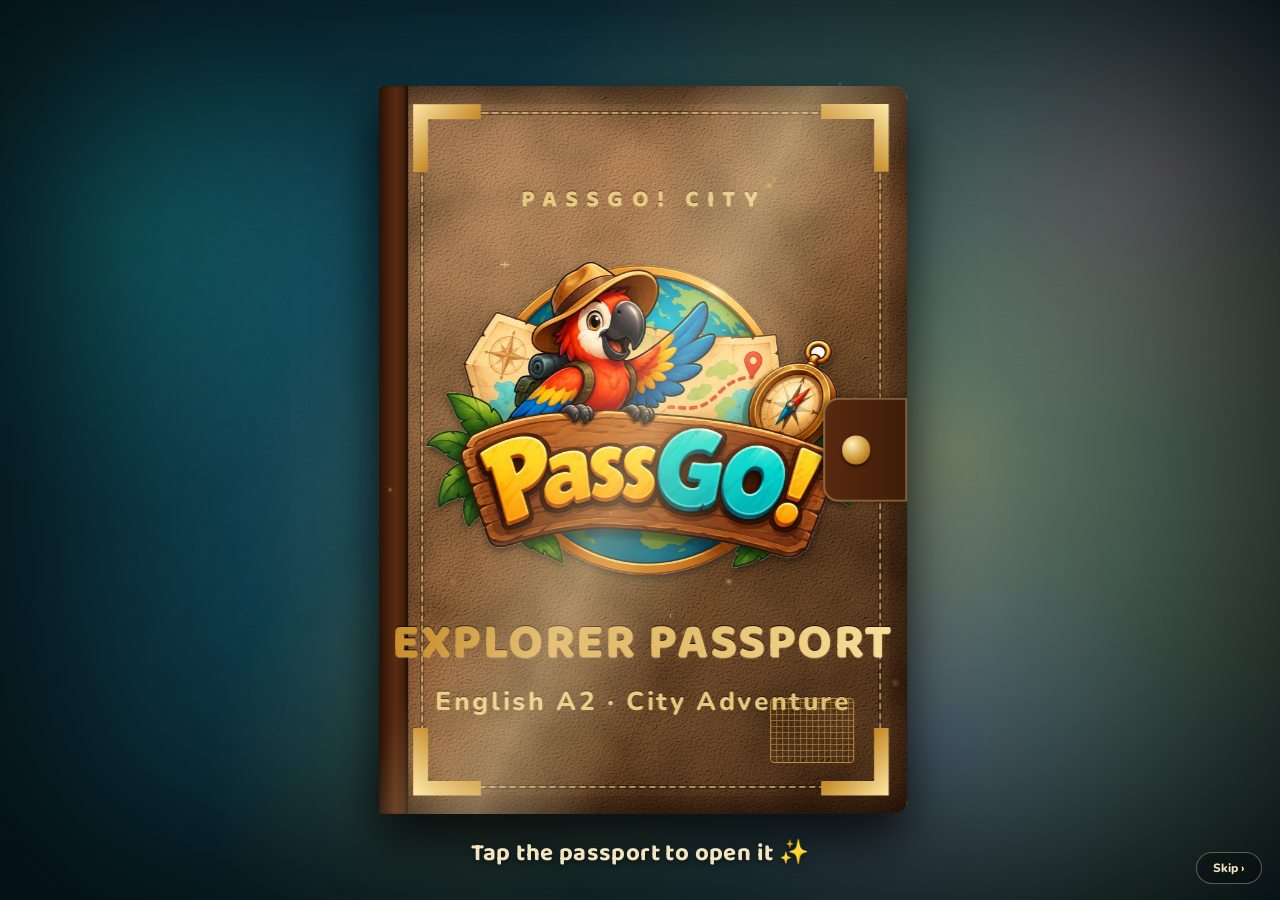
==== index.html @ f49a0680 "Add files via upload" ====
<!DOCTYPE html>
<!-- PassGO! — standalone build generated by tools/build.py -->
<html lang="en">
<head>
<meta charset="UTF-8">
<meta name="viewport" content="width=device-width, initial-scale=1.0">
<title>PassGO! — English A2 City Adventure</title>
<link rel="preconnect" href="https://fonts.googleapis.com">
<link href="https://fonts.googleapis.com/css2?family=Baloo+2:wght@500;700;800&family=Nunito:wght@400;600;700;800;900&family=Space+Mono:wght@700&display=swap" rel="stylesheet">
<style>
:root{--asset-assets-bg-texture-jpg:url('[data-uri]');--asset-assets-passgo-logo-webp:url('[data-uri]');--asset-assets-scroll-webp:url('[data-uri]');--asset-assets-teams-massie-bg-webp:url('[data-uri]');--asset-assets-teams-nico-bg-webp:url('[data-uri]');--asset-assets-world-city-sea-mask-png:url('[data-uri]');}
/* ============================================================
   PassGO! — base, layout, modal, toast
   The page scales with the screen: the city map always fits the
   window height, the side panels grow/shrink with the width.
   ============================================================ */
:root {
  --parchment: #F3E5C0;
  --parchment-dark: #E7D19C;
  --wood: #5B3A22;
  --wood-dark: #38220F;
  --ocean: #1E7A93;
  --ocean-deep: #0F5468;
  --jungle: #2F6B3C;
  --jungle-light: #529858;
  --sand: #E9CE95;
  --gold: #D9A441;
  --coral: #C1443A;
  --ink: #3A2A16;
  --font-display: 'Baloo 2', sans-serif;
  --font-body: 'Nunito', sans-serif;
  --topbar-h: clamp(54px, 6.2vh, 74px);
  --gap: clamp(10px, 1.1vw, 22px);
  --side-l: clamp(230px, 19vw, 360px);
  --side-r: clamp(250px, 20vw, 380px);
}
* { box-sizing: border-box; }
html { font-size: clamp(14px, 0.55vw + 8px, 19px); scroll-behavior: smooth; }
body {
  margin: 0; min-height: 100vh;
  font-family: var(--font-body); color: var(--ink);
  background:
    radial-gradient(ellipse at 50% -10%, rgba(255,214,140,.35) 0%, transparent 50%),
    radial-gradient(ellipse at 30% 0%, rgba(42,147,176,.55) 0%, transparent 55%),
    linear-gradient(180deg, rgba(30,122,147,.9) 0%, rgba(13,72,92,.95) 100%),
    var(--asset-assets-bg-texture-jpg);
  background-repeat: no-repeat, no-repeat, no-repeat, repeat;
  background-size: cover, cover, cover, 500px;
  background-attachment: fixed;
}
h1, h2, h3 { font-family: var(--font-display); margin: 0 0 8px; color: var(--wood-dark); line-height: 1.1; }

/* ---------- top bar ---------- */
.topbar {
  position: sticky; top: 0; z-index: 40;
  display: flex; align-items: center; justify-content: space-between; gap: 16px;
  height: var(--topbar-h); padding: 0 clamp(12px, 2vw, 32px);
  background: repeating-linear-gradient(180deg, var(--wood) 0 6px, #6B4527 6px 12px);
  border-bottom: 4px solid var(--wood-dark);
  box-shadow: 0 4px 12px rgba(0,0,0,.3);
}
.brand { display: flex; align-items: center; gap: 12px; text-decoration: none; color: var(--parchment); font-family: var(--font-display); font-weight: 800; font-size: 1.02rem; }
.brand-logo { height: calc(var(--topbar-h) * 1.05); width: auto; margin: -6px 0 -14px; filter: drop-shadow(0 3px 3px rgba(0,0,0,.35)); transition: transform .2s; }
.brand:hover .brand-logo { transform: rotate(-3deg) scale(1.05); }
.topnav { display: flex; gap: clamp(10px, 1.6vw, 26px); align-items: center; }
.topnav a, .nav-video {
  color: var(--parchment); text-decoration: none; font-weight: 800; font-size: .95rem; opacity: .88;
  background: none; border: 0; cursor: pointer; font-family: var(--font-body); padding: 6px 10px; border-radius: 10px;
  transition: opacity .15s, background .15s, transform .15s;
}
.topnav a:hover, .nav-video:hover { opacity: 1; background: rgba(255,255,255,.1); transform: translateY(-1px); }
.topnav a.active { color: #ffd35a; opacity: 1; }

/* ---------- 3-column layout that fits the window ---------- */
.layout {
  display: grid;
  grid-template-columns: var(--side-l) minmax(0, 1fr) var(--side-r);
  gap: var(--gap);
  padding: var(--gap);
  align-items: start;
  max-width: 2400px; margin: 0 auto;
}
.side { display: flex; flex-direction: column; gap: var(--gap); position: sticky; top: calc(var(--topbar-h) + var(--gap)); }

.card {
  background: var(--asset-assets-scroll-webp) center/cover no-repeat, var(--parchment);
  border: 3px solid var(--wood); border-radius: 16px;
  padding: clamp(14px, 1.3vw, 26px);
  box-shadow: 0 8px 18px rgba(0,0,0,.25), inset 0 0 0 2px rgba(217,164,65,.35);
  position: relative;
}
.intro-card { display: flex; flex-direction: column; gap: 10px; }
.intro-card p { line-height: 1.45; margin: 0; font-size: .95rem; }
.intro-card .art-btn { width: 100%; }
.welcome-banner { display: block; width: 108%; margin: -18% -4% 0; height: auto; filter: drop-shadow(0 6px 6px rgba(0,0,0,.3)); animation: logo-float 5s ease-in-out infinite; }
@keyframes logo-float { 50% { transform: translateY(-6px) rotate(-1deg); } }

/* ---------- footer ---------- */
.footer { text-align: center; padding: 14px 18px 26px; color: var(--parchment); font-family: var(--font-display); font-weight: 700; letter-spacing: .5px; display: flex; flex-direction: column; gap: 6px; }
.footer-links { display: flex; gap: 16px; justify-content: center; }
.reset-link { background: none; border: none; color: rgba(255,255,255,.65); font-family: var(--font-body); font-size: .78rem; text-decoration: underline; cursor: pointer; }

/* ---------- unit window ---------- */
.modal-overlay {
  position: fixed; inset: 0; z-index: 80; display: none; align-items: center; justify-content: center; padding: 20px;
  background: radial-gradient(circle at 50% 40%, rgba(40,25,10,.45), rgba(15,10,5,.75)); backdrop-filter: blur(3px);
}
.modal-overlay.open { display: flex; }
.modal {
  --ink: #1f7fa0;
  position: relative; width: min(760px, 100%); max-height: 90vh; overflow-y: auto;
  background:
    radial-gradient(ellipse at 50% 0%, #fffaf0, transparent 60%),
    var(--parchment);
  border: 4px solid var(--wood); border-radius: 22px;
  padding: clamp(18px, 2vw, 30px);
  box-shadow: 0 24px 60px rgba(0,0,0,.5), inset 0 0 0 3px rgba(217,164,65,.45), inset 0 0 0 9px color-mix(in srgb, var(--ink) 18%, transparent);
  animation: modal-in .45s cubic-bezier(.2,1.4,.4,1);
}
@keyframes modal-in { from { opacity: 0; transform: translateY(26px) scale(.93); } }
.modal-close {
  position: absolute; top: 14px; right: 14px; z-index: 2; width: 38px; height: 38px; border-radius: 50%; cursor: pointer;
  background: radial-gradient(circle at 35% 30%, #e86a5c, var(--coral)); color: #fff; font-weight: 900; font-size: 1rem;
  border: 3px solid var(--wood-dark); box-shadow: 0 3px 0 var(--wood-dark); transition: transform .15s;
}
.modal-close:hover { transform: rotate(90deg) scale(1.08); }
.unit-head { display: flex; gap: 18px; align-items: center; margin: 0 40px 14px 0; }
.unit-stamp { width: clamp(90px, 9vw, 130px); height: auto; flex-shrink: 0; transform: rotate(-6deg); filter: drop-shadow(0 6px 8px rgba(0,0,0,.3)); animation: stamp-wobble 4s ease-in-out infinite; }
@keyframes stamp-wobble { 50% { transform: rotate(-2deg) scale(1.03); } }
.unit-kicker { display: inline-block; font-size: .75rem; font-weight: 900; letter-spacing: 2px; text-transform: uppercase; color: #fff; background: var(--ink); padding: 2px 10px; border-radius: 20px; }
.unit-head h2 { font-size: clamp(1.7rem, 2.4vw, 2.3rem); margin: 4px 0 2px; color: var(--ink); text-shadow: 0 2px 0 rgba(255,255,255,.7); }
.unit-goal { margin: 0; font-weight: 700; opacity: .85; }
.unit-words h3 { font-size: 1.05rem; }
.vocab-chips { display: flex; flex-wrap: wrap; gap: 8px; }
.chip { background: #fffaf0; border: 2px solid color-mix(in srgb, var(--ink) 55%, var(--wood)); border-radius: 22px; padding: 5px 14px; font-weight: 800; font-size: .95rem; box-shadow: 0 2px 0 rgba(91,58,34,.25); }
.res-list { display: grid; gap: 12px; margin: 18px 0; }
.res {
  display: flex; align-items: center; gap: 14px; padding: 14px 16px; border-radius: 16px; text-decoration: none; color: var(--ink);
  background: #fffaf0; border: 2px solid rgba(91,58,34,.25); box-shadow: 0 4px 0 rgba(91,58,34,.2);
  animation: res-in .5s cubic-bezier(.2,1.3,.4,1) both; animation-delay: calc(.08s * var(--d));
}
@keyframes res-in { from { opacity: 0; transform: translateX(-16px); } }
.res h3 { margin: 0; font-size: 1.1rem; }
.res p { margin: 2px 0 0; font-size: .88rem; opacity: .75; }
.res-ico { flex: 0 0 auto; width: 52px; height: 52px; display: grid; place-items: center; font-size: 1.6rem; border-radius: 14px; background: color-mix(in srgb, var(--ink) 16%, #fff); box-shadow: inset 0 0 0 2px color-mix(in srgb, var(--ink) 40%, transparent); }
.res-text { flex: 1; min-width: 0; display: flex; flex-direction: column; }
.res-text small { font-size: .68rem; font-weight: 900; letter-spacing: 1.6px; text-transform: uppercase; color: var(--ink); }
.res-text b { font-family: var(--font-display); font-size: 1.15rem; line-height: 1.15; }
.res-text em { font-size: .82rem; opacity: .75; }
.res-go { flex: 0 0 auto; font-family: var(--font-display); font-weight: 800; color: #fff; background: var(--ink); padding: 8px 14px; border-radius: 12px; box-shadow: 0 3px 0 rgba(0,0,0,.25); white-space: nowrap; transition: transform .15s; }
.res-link { transition: transform .15s, box-shadow .15s, border-color .15s; }
.res-link:hover { transform: translateY(-3px); border-color: var(--ink); box-shadow: 0 8px 18px rgba(0,0,0,.15), 0 0 0 4px color-mix(in srgb, var(--ink) 20%, transparent); }
.res-link:hover .res-go { transform: scale(1.06); }
.res-soon { border-style: dashed; background: rgba(255,250,240,.6); }
.res-soon > div { flex: 1; }
.soon-badge { font-family: var(--font-display); font-weight: 800; font-size: .8rem; text-transform: uppercase; letter-spacing: 1.5px; color: #8a6420; border: 2px dashed #c9a24a; padding: 3px 10px; border-radius: 10px; transform: rotate(4deg); }
.res-video { flex-direction: column; align-items: stretch; }
.res-video h3 { display: flex; align-items: center; gap: 10px; }
.res-video .res-ico { width: 36px; height: 36px; font-size: 1.1rem; }
.video-wrap { position: relative; width: 100%; aspect-ratio: 16/9; border-radius: 12px; overflow: hidden; border: 3px solid var(--wood-dark); background: #000; }
.video-wrap iframe { position: absolute; inset: 0; width: 100%; height: 100%; border: 0; }
.reward { display: flex; align-items: center; gap: 12px; padding: 10px 16px; border-radius: 14px; background: linear-gradient(90deg, rgba(255,214,90,.35), rgba(255,214,90,.12)); border: 2px solid rgba(217,164,65,.6); }
.reward img { width: 40px; height: 40px; object-fit: contain; animation: spin-slow 6s linear infinite; }
.reward p { margin: 0; font-weight: 700; }
@keyframes spin-slow { to { transform: rotate(360deg); } }
.modal .btn-complete { width: 100%; margin-top: 16px; }
.already-done { margin-top: 16px; text-align: center; font-family: var(--font-display); font-weight: 800; font-size: 1.1rem; color: var(--jungle); padding: 12px; border: 3px dashed var(--jungle); border-radius: 14px; background: rgba(82,152,88,.1); }

/* ---------- toast ---------- */
.toast {
  position: fixed; bottom: -90px; left: 50%; transform: translateX(-50%); z-index: 90;
  background: linear-gradient(180deg, #4a2e18, var(--wood-dark)); color: #fff3cf; border: 2px solid var(--gold);
  padding: 12px 24px; border-radius: 16px; font-weight: 800; font-size: 1.05rem;
  box-shadow: 0 10px 24px rgba(0,0,0,.45), 0 0 18px rgba(255,200,90,.35);
  transition: bottom .35s cubic-bezier(.2,1.4,.4,1); max-width: 90vw; text-align: center;
}
.toast.show { bottom: 26px; }

/* ============================================================
   UNIT WINDOW — wide two-column layout built around the video
   ============================================================ */
.modal.unit-modal { width: min(1240px, 96vw); max-height: 94vh; padding: clamp(16px, 1.6vw, 26px); }
.unit-modal .unit-head { margin-bottom: 10px; }
.unit-modal .unit-stamp { width: clamp(70px, 6.5vw, 104px); }
.unit-grid { display: grid; grid-template-columns: minmax(0, 1.65fr) minmax(280px, 1fr); gap: clamp(14px, 1.6vw, 26px); align-items: start; }
.unit-main, .unit-side { display: flex; flex-direction: column; gap: 12px; min-width: 0; }
.col-title { display: flex; align-items: center; gap: 8px; margin: 0; font-size: 1.15rem; color: var(--wood-dark); }
.col-title span { display: grid; place-items: center; width: 1.6em; height: 1.6em; border-radius: 50%; background: var(--ink); color: #fff; font-size: .85rem; box-shadow: 0 2px 0 rgba(0,0,0,.25); }
.unit-side .res-list { margin: 0; gap: 10px; }
.unit-side .res { padding: 10px 12px; gap: 10px; }
.unit-side .res-ico { width: 44px; height: 44px; font-size: 1.35rem; }
.unit-side .res-text b { font-size: 1.02rem; }
.unit-side .res-go { padding: 7px 11px; font-size: .9rem; }
.unit-side .btn-complete { margin-top: 2px; width: 100%; }
.unit-side .reward { padding: 8px 12px; }
.unit-side .reward img { width: 32px; height: 32px; }
.unit-words { background: rgba(255,250,240,.7); border: 2px dashed rgba(91,58,34,.25); border-radius: 14px; padding: 10px 12px; }
.unit-words h3 { margin-bottom: 6px; }

/* the video stage: always 16:9, golden frame */
.vstage {
  position: relative; width: 100%; aspect-ratio: 16 / 9; border-radius: 16px; overflow: hidden; background: #0b0b0b;
  border: 4px solid var(--wood-dark);
  box-shadow: 0 0 0 3px #f2c75c, 0 0 0 7px color-mix(in srgb, var(--ink) 55%, #3a2414), 0 14px 30px rgba(0,0,0,.35);
}
.vp-crop { position: absolute; inset: 0; overflow: hidden; cursor: pointer; }
.vp-crop iframe, .vp-crop #vpFrame { position: absolute; left: 0; top: 0; width: 100%; height: 100%; border: 0; pointer-events: none; }
/* Shorts letterbox: 16:9 picture centred in a 9:16 frame -> enlarge 3.16x and centre */
.vstage.letterbox .vp-crop iframe, .vstage.letterbox .vp-crop #vpFrame { height: 316.05%; top: -108.03%; }
.vstage.no-api .vp-crop iframe { pointer-events: auto; }
.vstage:not(.letterbox) .vp-crop iframe { pointer-events: auto; }
.vstage:not(.letterbox) .vp-big, .vstage:not(.letterbox) .vp-bar, .vstage.no-api .vp-big, .vstage.no-api .vp-bar { display: none; }
.vp-big {
  position: absolute; left: 50%; top: 50%; transform: translate(-50%, -50%); z-index: 3; cursor: pointer;
  width: clamp(70px, 8vw, 110px); aspect-ratio: 1; border-radius: 50%; border: 4px solid #fff3c4;
  background: radial-gradient(circle at 35% 30%, color-mix(in srgb, var(--ink) 60%, #fff), var(--ink) 65%);
  color: #fff; font-size: clamp(1.8rem, 2.6vw, 2.8rem); box-shadow: 0 0 0 8px rgba(255,255,255,.18), 0 10px 26px rgba(0,0,0,.5);
  transition: transform .2s, opacity .3s; animation: vp-pulse 1.8s ease-in-out infinite;
}
.vp-big span { display: block; transform: translateX(8%); }
.vp-big:hover { transform: translate(-50%, -50%) scale(1.08); }
@keyframes vp-pulse { 50% { box-shadow: 0 0 0 16px rgba(255,255,255,.08), 0 10px 26px rgba(0,0,0,.5); } }
.vstage.playing .vp-big { opacity: 0; pointer-events: none; }
.vstage:not(.ready) .vp-big { opacity: .6; }
.vp-bar {
  position: absolute; left: 0; right: 0; bottom: 0; z-index: 3; display: flex; align-items: center; gap: 10px; padding: 10px 14px 12px;
  background: linear-gradient(0deg, rgba(0,0,0,.75), transparent); transition: opacity .3s;
}
.vstage.playing .vp-bar { opacity: 0; }
.vstage.playing:hover .vp-bar { opacity: 1; }
.vp-btn { background: rgba(255,255,255,.16); color: #fff; border: 2px solid rgba(255,255,255,.35); border-radius: 10px; min-width: 38px; height: 34px; font-size: 1rem; cursor: pointer; }
.vp-btn:hover { background: rgba(255,255,255,.3); }
.vp-track { flex: 1; height: 10px; border-radius: 6px; background: rgba(255,255,255,.25); cursor: pointer; overflow: hidden; }
.vp-fill { height: 100%; width: 0; background: linear-gradient(90deg, #ffe08a, #f2a93b); border-radius: 6px; }
.vp-time { color: #fff; font-weight: 800; font-size: .85rem; font-variant-numeric: tabular-nums; min-width: 82px; text-align: right; }
.vstage:fullscreen { border: 0; border-radius: 0; box-shadow: none; width: 100vw; height: 100vh; aspect-ratio: auto; display: grid; place-items: center; }
.vstage:fullscreen .vp-crop { inset: auto; position: relative; width: min(100vw, 177.78vh); aspect-ratio: 16 / 9; }
.vsoon { display: flex; flex-direction: column; align-items: center; justify-content: center; gap: 6px; color: #fff8e0; text-align: center;
  background: radial-gradient(ellipse at 50% 40%, color-mix(in srgb, var(--ink) 55%, #2a1a0c), #1a120a); }
.vsoon b { font-family: var(--font-display); font-size: clamp(1.3rem, 2vw, 2rem); }
.vsoon span { opacity: .8; font-weight: 700; }
.vsoon-ico { font-size: 3rem; animation: stamp-wobble 3s ease-in-out infinite; }

@media (max-width: 900px) {
  .unit-grid { grid-template-columns: 1fr; }
}

/* final challenge (no video): big call-to-action card */
.final-hero {
  position: relative; display: flex; flex-direction: column; align-items: center; justify-content: center; gap: 12px; text-align: center;
  min-height: clamp(260px, 30vw, 420px); padding: 30px 24px; border-radius: 18px; color: #fff8e0; overflow: hidden;
  background: radial-gradient(ellipse at 50% 30%, rgba(255,214,90,.45), transparent 60%), var(--asset-assets-teams-massie-bg-webp) center/cover;
  border: 4px solid var(--wood-dark); box-shadow: 0 0 0 3px #f2c75c, 0 14px 30px rgba(0,0,0,.35);
}
.final-hero::before { content: ""; position: absolute; inset: 0; background: linear-gradient(180deg, rgba(40,15,30,.15), rgba(40,15,30,.55)); }
.final-hero > * { position: relative; }
.final-hero-crown { width: clamp(90px, 9vw, 140px); filter: drop-shadow(0 8px 10px rgba(0,0,0,.4)); animation: logo-float 3s ease-in-out infinite; }
.final-hero h3 { color: #fff; font-size: clamp(1.6rem, 2.4vw, 2.4rem); text-shadow: 0 3px 0 rgba(0,0,0,.35); margin: 0; }
.final-hero p { margin: 0; font-weight: 800; font-size: 1.05rem; text-shadow: 0 2px 4px rgba(0,0,0,.5); }
.final-go { margin-top: 8px; text-decoration: none; }

/* ============================================================
   PassGO! — the living city
   map frame · sea · boat · flag · clouds · gulls · fog · unit signs
   explorer & parrot · speech bubbles · rewards · sound · finale
   ============================================================ */
.sr-only { position: absolute; width: 1px; height: 1px; overflow: hidden; clip: rect(0 0 0 0); white-space: nowrap; }
body.intro-active { overflow: hidden; }

/* ---------- map frame: always fits the window height ---------- */
.map-wrap {
  --pad: clamp(6px, .8vw, 14px);
  position: relative; justify-self: center; width: 100%;
  max-width: calc((100vh - var(--topbar-h) - 2 * var(--gap) - 2 * var(--pad)) * 1.5 + 2 * var(--pad));
  padding: var(--pad); border-radius: 26px;
  background:
    repeating-linear-gradient(95deg, rgba(255,255,255,.05) 0 3px, transparent 3px 11px),
    linear-gradient(180deg, #6b4527, #4b2f19);
  box-shadow: 0 14px 34px rgba(0,0,0,.45), inset 0 0 0 3px #38220F, inset 0 2px 0 4px rgba(255,220,160,.12);
  position: sticky; top: calc(var(--topbar-h) + var(--gap));
}
.world {
  position: relative; width: 100%; aspect-ratio: 1536 / 1024;
  border-radius: 16px; overflow: hidden; isolation: isolate; background: #d8b878;
  container-type: inline-size;
}
.world-map { position: absolute; inset: 0; width: 100%; height: 100%; display: block; user-select: none; }
.world::after { content: ""; position: absolute; inset: 0; pointer-events: none; z-index: 60; border-radius: inherit; box-shadow: inset 0 0 0 3px rgba(56,34,15,.85), inset 0 0 40px rgba(40,25,10,.35); }
body.entering .world { animation: world-enter 1.5s cubic-bezier(.2,.7,.2,1); }
@keyframes world-enter { from { transform: scale(1.08); filter: brightness(1.35) saturate(.8); } }

/* ---------- water ---------- */
.sea-layer { position: absolute; inset: 0; pointer-events: none; z-index: 1; }
.sea-shimmer, .sea-glints { position: absolute; inset: 0; overflow: hidden;
  -webkit-mask: var(--asset-assets-world-city-sea-mask-png) 0 0 / 100% 100% no-repeat; mask: var(--asset-assets-world-city-sea-mask-png) 0 0 / 100% 100% no-repeat; }
.sea-shimmer::before, .sea-glints::before { content: ""; position: absolute; inset: -15% -30%; will-change: transform; }
.sea-shimmer::before {
  background:
    radial-gradient(ellipse 60px 9px at 30% 40%, rgba(255,255,255,.6), transparent 70%) 0 0/220px 120px,
    radial-gradient(ellipse 40px 6px at 70% 80%, rgba(255,255,255,.5), transparent 70%) 0 0/160px 100px,
    radial-gradient(ellipse 120px 40px at 50% 50%, rgba(150,230,255,.3), transparent 70%) 0 0/300px 220px;
  mix-blend-mode: soft-light; animation: sea-drift 28s linear infinite, shimmer-pulse 7s ease-in-out infinite;
}
.sea-glints::before {
  background-image: url("data:image/svg+xml,%3Csvg xmlns='http://www.w3.org/2000/svg' width='140' height='90'%3E%3Cg fill='none' stroke='%23ffffff' stroke-linecap='round' stroke-width='2' opacity='.8'%3E%3Cpath d='M10 20 q7 -6 14 0 t14 0'/%3E%3Cpath d='M80 52 q6 -5 12 0 t12 0'/%3E%3Cpath d='M30 78 q6 -5 12 0'/%3E%3C/g%3E%3C/svg%3E");
  background-size: 140px 90px; opacity: .35; animation: sea-drift-2 40s linear infinite;
}
@keyframes sea-drift { to { transform: translate(-220px, 24px); } }
@keyframes sea-drift-2 { to { transform: translate(140px, 18px); } }
@keyframes shimmer-pulse { 50% { opacity: .5; } }

/* ---------- sailboat & pirate flag ---------- */
.boat { position: absolute; z-index: 2; pointer-events: none; animation: boat-drift 16s ease-in-out infinite; }
.boat-bob { position: absolute; inset: 0; transform-origin: 50% 90%; animation: boat-bob 4.6s ease-in-out infinite; }
.boat img { position: absolute; inset: 0; width: 100%; height: 100%; }
.boat-wake { position: absolute; left: 0; right: 10%; bottom: 4%; height: 14%; border-radius: 50%; background: radial-gradient(ellipse, rgba(255,255,255,.55), transparent 70%); animation: wake 4.6s ease-in-out infinite; }
@keyframes boat-drift { 0%, 100% { transform: translateX(0); } 50% { transform: translateX(-9%); } }
@keyframes boat-bob { 0%, 100% { transform: translateY(0) rotate(-2deg); } 50% { transform: translateY(3%) rotate(2.2deg); } }
@keyframes wake { 50% { transform: scaleX(.85); opacity: .6; } }
.pirate-flag { position: absolute; z-index: 2; pointer-events: none; transform-origin: 0% 50%; animation: flag-wave 1.4s ease-in-out infinite; }
@keyframes flag-wave { 0%, 100% { transform: skewY(0) scaleX(1); } 30% { transform: skewY(-6deg) scaleX(.93); } 65% { transform: skewY(5deg) scaleX(.97); } }

/* ---------- clouds, gulls ---------- */
.sky-clouds { position: absolute; inset: 0; pointer-events: none; z-index: 8; }
.cloud { position: absolute; left: -16%; width: 11%; aspect-ratio: 2.6; opacity: .9;
  background: radial-gradient(circle at 30% 60%, #fff 0 22%, transparent 23%), radial-gradient(circle at 55% 40%, #fff 0 30%, transparent 31%),
              radial-gradient(circle at 76% 62%, #fff 0 22%, transparent 23%), radial-gradient(ellipse at 50% 72%, #f1f6f8 0 40%, transparent 41%);
  filter: drop-shadow(0 4px 0 rgba(120,160,190,.35)); animation: cloud-drift linear infinite; }
.cloud.c1 { top: 4%; animation-duration: 150s; animation-delay: -40s; }
.cloud.c2 { top: 9%; width: 8%; animation-duration: 190s; animation-delay: -120s; opacity: .75; }
.cloud.c3 { top: 2%; width: 9%; animation-duration: 170s; animation-delay: -80s; opacity: .7; }
@keyframes cloud-drift { to { transform: translateX(1250%); } }
.gulls { position: absolute; inset: 0; z-index: 9; pointer-events: none; overflow: hidden; }
.gull { position: absolute; left: -5%; width: var(--size, 2%); opacity: 0; animation: gull-cross var(--dur, 24s) linear var(--delay, 0s) forwards; }
.gull svg { width: 100%; height: auto; display: block; overflow: visible; animation: gull-flap var(--flap, .5s) ease-in-out infinite alternate; transform-origin: 50% 60%; }
.gull path { fill: none; stroke: #fdfdfb; stroke-width: 2.4; stroke-linecap: round; stroke-linejoin: round; filter: drop-shadow(0 1px 0 rgba(20,50,70,.5)); }
@keyframes gull-cross { 0% { left: -5%; margin-top: 0; opacity: 0; } 6% { opacity: .9; } 30% { margin-top: -.6%; } 60% { margin-top: .5%; } 94% { opacity: .9; } 100% { left: 105%; margin-top: 0; opacity: 0; } }
@keyframes gull-flap { from { transform: scaleY(1); } to { transform: scaleY(.35); } }

/* ---------- walked trail & fog ---------- */
.path-svg { position: absolute; inset: 0; width: 100%; height: 100%; z-index: 4; pointer-events: none; overflow: visible; }
.path-svg path { fill: none; vector-effect: non-scaling-stroke; stroke-linecap: round; stroke-linejoin: round; }
#routeGlow { stroke: rgba(255,214,120,.45); stroke-width: 10; filter: blur(1.5px); }
#routePath { stroke: #fff8de; stroke-width: 4.5; stroke-dasharray: 1 12; animation: trail-march 1.4s linear infinite; }
@keyframes trail-march { to { stroke-dashoffset: -13; } }
.fog { position: absolute; inset: 0; width: 100%; height: 100%; z-index: 7; pointer-events: none; transition: opacity .6s; }

/* ============================================================
   UNIT SIGNS (the wooden signs painted on the map become buttons)
   ============================================================ */
.nodes { position: absolute; inset: 0; z-index: 10; }
.node { position: absolute; padding: 0; border: 0; background: none; cursor: pointer; border-radius: 14px; font-family: var(--font-body); transition: transform .2s cubic-bezier(.2,1.6,.4,1); }
.node-frame { position: absolute; inset: -4% -2%; border-radius: 16px; pointer-events: none; transition: box-shadow .25s, background .25s; }
.node-chip {
  position: absolute; left: var(--ix); top: var(--iy); height: 92%; aspect-ratio: 1; transform: translate(-50%, -50%);
  border-radius: 50%; display: grid; place-items: center; pointer-events: none;
}
.node-chip > * { grid-area: 1 / 1; }
.node-num { display: none; }
.node .lock { width: 52%; height: auto; display: none; filter: drop-shadow(0 2px 1px rgba(0,0,0,.4)); }
.node-check { display: none; font-family: var(--font-display); font-weight: 900; font-size: 2.4cqw; line-height: 1; color: #fff; text-shadow: 0 2px 0 rgba(0,0,0,.35); }
.node-ring { position: absolute; left: var(--ix); top: var(--iy); height: 92%; aspect-ratio: 1; transform: translate(-50%, -50%); border-radius: 50%; pointer-events: none; }
.node-tag {
  position: absolute; left: var(--ix); bottom: 88%; transform: translateX(-50%);
  font-family: var(--font-display); font-weight: 800; font-size: max(11px, 1.05cqw); white-space: nowrap; line-height: 1.3;
  color: #fff8e0; background: var(--wood); border: 2px solid #f2c75c; border-radius: 10px; padding: 0 .6em;
  box-shadow: 0 3px 0 rgba(0,0,0,.3); pointer-events: none; transition: transform .2s;
}
.node-new {
  position: absolute; left: 50%; bottom: 130%; transform: translate(-50%, 10px) scale(.6); opacity: 0; pointer-events: none; white-space: nowrap;
  background: linear-gradient(180deg, #e0523f, #b8392d); color: #fff7e0; border: 2px solid #6b1f18; border-radius: 10px;
  font-family: var(--font-display); font-weight: 800; font-size: max(13px, 1.4cqw); padding: .15em .8em; box-shadow: 0 4px 0 rgba(0,0,0,.25);
}
.node-new::after { content: ""; position: absolute; left: 50%; top: 100%; transform: translateX(-50%); border: 7px solid transparent; border-top-color: #6b1f18; }

/* available */
.node.unlocked .node-frame { box-shadow: 0 0 0 3px rgba(255,214,90,.9), 0 0 22px 6px rgba(255,200,70,.7); animation: frame-glow 2s ease-in-out infinite; }
.node.unlocked .node-ring { animation: ring-pulse 2s ease-out infinite; }
.node.current { animation: sign-bob 2.2s ease-in-out infinite; }
@keyframes frame-glow { 50% { box-shadow: 0 0 0 4px rgba(255,236,160,1), 0 0 34px 12px rgba(255,200,70,.85); } }
@keyframes ring-pulse { 0% { box-shadow: 0 0 0 0 rgba(255,214,90,.85); } 80%, 100% { box-shadow: 0 0 0 1.6cqw rgba(255,214,90,0); } }
@keyframes sign-bob { 50% { transform: translateY(-4%); } }
/* completed */
.node.done .node-chip { background: radial-gradient(circle at 35% 30%, #6fcf6a, #2f8a3c 62%, #1d5a26); box-shadow: 0 0 0 3px #f2c75c, 0 3px 0 3px rgba(0,0,0,.25); animation: done-reveal .5s ease; }
.node.done .node-check { display: block; }
.node.done .node-frame { box-shadow: 0 0 0 2px rgba(120,200,110,.7); }
.node.done .node-tag { background: #2f8a3c; }
/* locked */
.node.locked { cursor: not-allowed; }
.node.locked .node-chip { background: radial-gradient(circle at 35% 30%, #8f877a, #5d564c 70%); box-shadow: 0 0 0 3px #3b342b; }
.node.locked .lock { display: block; }
.node.locked .node-frame { background: rgba(70,60,50,.25); }
.node.locked .node-tag { background: #6d6559; border-color: #a9a294; color: #eee6d6; }

.node:hover:not(.locked) { transform: scale(1.08) translateY(-3%); }
.node:hover:not(.locked) .node-frame { box-shadow: 0 0 0 4px #fff3c4, 0 0 36px 14px rgba(255,210,90,.95); }
.node:focus-visible { outline: 3px dashed #fff; outline-offset: 4px; }
.node.clicked { animation: node-pop .26s ease; }
.node.shake { animation: node-shake .4s ease; }
body.sequence .node { cursor: progress; }
.node.unlocking .node-chip { animation: lock-shake .35s ease; box-shadow: 0 0 0 4px rgba(255,230,150,.9), 0 0 24px 8px rgba(255,210,110,.9); }
.node.unlocking .lock { animation: lock-open .65s ease forwards; }
.node.unlocking .lock .shackle { transform-box: fill-box; transform-origin: 100% 100%; animation: shackle-up .35s ease forwards; }
.node.just-unlocked { animation: unlock-pop .7s cubic-bezier(.2,1.8,.4,1); }
.node.just-unlocked .node-new { animation: new-tag 2.8s ease forwards; }
@keyframes shackle-up { to { transform: translateY(-3px) rotate(28deg); } }
@keyframes lock-open { 0%, 50% { transform: scale(1); opacity: 1; } 100% { transform: scale(1.8) translateY(-6px); opacity: 0; } }
@keyframes lock-shake { 25% { transform: translate(-50%, -50%) rotate(-9deg); } 75% { transform: translate(-50%, -50%) rotate(9deg); } }
@keyframes unlock-pop { 0% { transform: scale(.7); } 60% { transform: scale(1.12); } 100% { transform: none; } }
@keyframes new-tag { 0% { opacity: 0; transform: translate(-50%, 10px) scale(.6); } 15% { opacity: 1; transform: translate(-50%, 0) scale(1.08); } 22% { transform: translate(-50%, 0) scale(1); } 85% { opacity: 1; } 100% { opacity: 0; transform: translate(-50%, -8px) scale(.9); } }
@keyframes node-pop { 40% { transform: scale(.92); } 70% { transform: scale(1.1); } }
@keyframes done-reveal { 0% { transform: translate(-50%, -50%) scale(.5) rotate(-20deg); } 60% { transform: translate(-50%, -50%) scale(1.15) rotate(6deg); } 100% { transform: translate(-50%, -50%); } }
@keyframes node-shake { 20% { transform: translateX(-4%) rotate(-2deg); } 40% { transform: translateX(4%) rotate(2deg); } 60% { transform: translateX(-2%); } 80% { transform: translateX(2%); } }

/* ============================================================
   EXPLORER & PARROT (spritesheet actors)
   ============================================================ */
.fx { position: absolute; inset: 0; width: 100%; height: 100%; z-index: 50; pointer-events: none; }
.sprite { background-repeat: no-repeat; image-rendering: auto; }
.actor { position: absolute; transform: translate(var(--px, -50%), var(--py, -90%)); cursor: pointer; opacity: 0; transition: opacity .3s; }
.actor.visible { opacity: 1; }
.actor .actor-sprite { position: absolute; inset: 0; transform: scaleX(var(--face, 1)); transform-origin: 50% 90%; filter: drop-shadow(0 3px 2px rgba(0,0,0,.35)); }
.explorer { height: 25%; }
.bird { height: 13%; z-index: 30 !important; }
.actor-shadow { position: absolute; left: 30%; right: 30%; bottom: calc(var(--feet, 8%) - 2%); height: 4%; border-radius: 50%; background: radial-gradient(ellipse, rgba(20,30,10,.5), transparent 70%); }
.actor.appear .actor-sprite { animation: pop-in .8s cubic-bezier(.2,1.7,.4,1); }
.actor.thinking .actor-sprite { animation: think-tilt 2.2s ease-in-out; }
.actor.land .actor-sprite { animation: land .4s ease; }
.bird.flying .actor-sprite { filter: drop-shadow(0 14px 6px rgba(0,0,0,.25)); }
@keyframes pop-in { from { transform: scale(0) scaleX(var(--face, 1)); } }
@keyframes think-tilt { 20%, 80% { transform: scaleX(var(--face, 1)) rotate(-4deg); } }
@keyframes land { 40% { transform: scaleX(var(--face, 1)) scale(1.1, .88); } }

/* speech bubbles: white with a golden glow, easy to read on the map */
.bubble {
  position: absolute; left: 50%; bottom: 96%; z-index: 3; opacity: 0; pointer-events: none;
  transform: translate(-50%, 8px) scale(.5); transform-origin: 50% 100%;
  background: #fff; color: #3a2414; border: 3px solid #f2c24e; border-radius: 18px;
  padding: .35em .85em; font-family: var(--font-display); font-weight: 800; font-size: max(13px, 1.25cqw); line-height: 1.15; white-space: nowrap;
  box-shadow: 0 0 0 3px rgba(255,236,170,.55), 0 0 18px 6px rgba(255,200,60,.75), 0 6px 12px rgba(0,0,0,.25);
  transition: opacity .2s, transform .35s cubic-bezier(.2,1.6,.4,1);
}
.bubble::after { content: ""; position: absolute; top: 100%; left: 50%; transform: translateX(-50%); border: 9px solid transparent; border-top-color: #f2c24e; }
.bubble::before { content: ""; position: absolute; top: calc(100% - 4px); left: 50%; transform: translateX(-50%); border: 6px solid transparent; border-top-color: #fff; z-index: 1; }
.bubble.show { opacity: 1; transform: translate(-50%, 0) scale(1); }
.bubble.thought { font-style: italic; border-style: dashed; border-radius: 26px; }
.bird .bubble { bottom: 88%; font-size: max(12px, 1.05cqw); }

/* floating rewards */
.float-text {
  position: absolute; z-index: 22; pointer-events: none; transform: translate(-50%, -100%);
  font-family: var(--font-display); font-weight: 800; font-size: 1.35rem; white-space: nowrap;
  color: #ffd35a; -webkit-text-stroke: 5px #5b3a22; paint-order: stroke fill;
  display: flex; align-items: center; gap: 4px;
  animation: float-up 2.1s cubic-bezier(.2,.8,.3,1) forwards;
}
.float-text img { width: 1.2em; height: 1.2em; object-fit: contain; }
.float-text.coin { font-size: 1.05rem; color: #ffe9a8; }
@keyframes float-up { 0% { opacity: 0; transform: translate(-50%, -60%) scale(.5); } 15% { opacity: 1; transform: translate(-50%, -110%) scale(1.15); } 70% { opacity: 1; } 100% { opacity: 0; transform: translate(-50%, -300%) scale(1); } }


/* finale */
.finale { position: fixed; inset: 0; z-index: 90; display: grid; place-items: center; padding: 20px; background: radial-gradient(circle, rgba(255,220,140,.25), rgba(15,40,30,.72)); animation: fade-in .6s; }
.finale[hidden] { display: none; }
.finale-card { position: relative; max-width: 440px; text-align: center; background: var(--parchment); border: 4px solid var(--wood); border-radius: 18px; padding: 70px 26px 26px; box-shadow: 0 20px 60px rgba(0,0,0,.5), inset 0 0 0 3px rgba(217,164,65,.5); animation: panel-in .7s cubic-bezier(.2,1.4,.4,1); }
.finale-crown { position: absolute; top: -70px; left: 50%; width: 140px; transform: translateX(-50%); animation: logo-float 3s ease-in-out infinite; filter: drop-shadow(0 8px 10px rgba(0,0,0,.4)); }
@keyframes fade-in { from { opacity: 0; } }

/* sound control */
.sound-ctrl { position: fixed; right: 18px; bottom: 18px; z-index: 95; display: flex; flex-direction: column; align-items: flex-end; gap: 8px; }
.sound-btn {
  width: 52px; height: 52px; border-radius: 50%; cursor: pointer; color: #fff4d2;
  background: radial-gradient(circle at 35% 30%, #8a5a33, var(--wood) 60%, var(--wood-dark));
  border: 3px solid var(--gold); box-shadow: 0 4px 0 rgba(0,0,0,.35), 0 6px 14px rgba(0,0,0,.3);
  display: grid; place-items: center; order: 3; transition: transform .15s;
}
.sound-btn:hover { transform: scale(1.07) rotate(-4deg); }
.sound-btn svg { width: 26px; height: 26px; }
.sound-btn .ico-off, .sound-ctrl.muted .sound-btn .ico-on { display: none; }
.sound-ctrl.muted .sound-btn .ico-off { display: block; }
.sound-panel {
  order: 2; background: var(--parchment); border: 3px solid var(--wood); border-radius: 12px; padding: 10px 12px;
  display: grid; gap: 4px; font-size: .75rem; font-weight: 800; color: var(--wood-dark); width: 170px;
  box-shadow: 0 8px 20px rgba(0,0,0,.35);
  opacity: 0; transform: translateY(8px) scale(.95); pointer-events: none; transition: opacity .2s, transform .2s;
}
.sound-ctrl:hover .sound-panel, .sound-ctrl:focus-within .sound-panel { opacity: 1; transform: none; pointer-events: auto; }
.sound-panel input { accent-color: var(--gold); width: 100%; }
.sound-hint {
  order: 1; background: var(--wood-dark); color: var(--parchment); font-size: .75rem; font-weight: 800; padding: 4px 10px; border-radius: 10px;
  display: none; animation: hint-pulse 1.6s ease-in-out infinite;
}
.sound-ctrl.pending .sound-hint { display: block; }
.sound-ctrl.pending:hover .sound-hint { display: none; }
body.intro-active .sound-ctrl { opacity: .85; }

.footer-links { display: flex; gap: 14px; justify-content: center; }


.finale-card h2 { font-size: 1.8rem; }
@keyframes panel-in { from { opacity: 0; transform: translateY(30px) scale(.95); } }

/* ============================================================
   RESPONSIVE
   ============================================================ */
@media (max-width: 1100px) {
  .layout { grid-template-columns: 1fr 1fr; }
  .map-wrap { grid-column: 1 / -1; order: -1; position: relative; top: 0; max-width: none; }
  .side { position: static; }
}
@media (max-width: 680px) {
  .layout { grid-template-columns: 1fr; }
  .topnav { display: none; }
  .node-tag { display: none; }
}
@media (prefers-reduced-motion: reduce) {
  *, *::before, *::after { animation-duration: .01ms !important; animation-iteration-count: 1 !important; transition-duration: .01ms !important; }
  .gull, .cloud { display: none; }
}

/* ============================================================
   PassGO! — INTRO
   magic passport · animal burst · flash · welcome · registration
   ============================================================ */

.intro {
  position: fixed; inset: 0; z-index: 100; overflow: hidden;
  background:
    radial-gradient(ellipse at 50% 58%, rgba(255,196,110,.20) 0%, transparent 45%),
    radial-gradient(ellipse at 50% 40%, #1f5d6c 0%, #0f3b47 55%, #081d23 100%);
  color: var(--parchment);
}
.intro::before { /* painted paper grain */
  content: ""; position: absolute; inset: 0; opacity: .12; mix-blend-mode: overlay; pointer-events: none;
  background: var(--asset-assets-bg-texture-jpg) center/500px repeat;
}
.intro-vignette { position: absolute; inset: 0; pointer-events: none; z-index: 1; box-shadow: inset 0 0 200px 50px rgba(4,12,15,.8); }
.intro-fx { position: absolute; inset: 0; width: 100%; height: 100%; pointer-events: none; z-index: 30; }

/* colour-shifting magic aurora */
.intro-aurora { position: absolute; inset: -20%; z-index: 0; pointer-events: none; opacity: .22; transition: opacity 1.2s; }
.intro-aurora i { position: absolute; width: 45vmax; height: 45vmax; border-radius: 50%; mix-blend-mode: screen; animation: aurora 18s ease-in-out infinite alternate; }
.intro-aurora i:nth-child(1) { left: 5%;  top: 10%; background: radial-gradient(circle, rgba(31,209,185,.8), rgba(31,209,185,0) 68%); }
.intro-aurora i:nth-child(2) { right: 5%; top: 5%;  background: radial-gradient(circle, rgba(255,95,162,.8), rgba(255,95,162,0) 68%); animation-delay: -5s; animation-duration: 22s; }
.intro-aurora i:nth-child(3) { left: 25%; bottom: 0; background: radial-gradient(circle, rgba(255,197,61,.8), rgba(255,197,61,0) 68%); animation-delay: -9s; animation-duration: 20s; }
.intro-aurora i:nth-child(4) { right: 20%; bottom: 5%; background: radial-gradient(circle, rgba(111,92,255,.8), rgba(111,92,255,0) 68%); animation-delay: -13s; }
@keyframes aurora { 0% { transform: translate(0, 0) scale(1); } 50% { transform: translate(8vw, -6vh) scale(1.2); } 100% { transform: translate(-6vw, 5vh) scale(.9); } }
.intro.magic .intro-aurora { opacity: .55; }

/* ---------- scenes ---------- */
.intro .scene {
  position: absolute; inset: 0; z-index: 10;
  display: flex; flex-direction: column; align-items: center; justify-content: center; gap: 14px;
  padding: 24px 16px;
  opacity: 0; visibility: hidden; pointer-events: none;
  transition: opacity .6s ease, visibility 0s linear .6s;
}
.intro .scene.is-active { opacity: 1; visibility: visible; pointer-events: auto; transition: opacity .6s ease; }

.intro-logo {
  width: min(240px, 46vw); height: auto; position: relative; z-index: 2;
  filter: drop-shadow(0 8px 16px rgba(0,0,0,.45));
  animation: logo-float 4s ease-in-out infinite;
  transition: opacity .6s, transform .6s;
}
.book-stage.open ~ .intro-hint, .scene-book:has(.book-stage.open) .intro-logo { opacity: 0; transform: translateY(-24px) scale(.9); }
@keyframes logo-float { 50% { transform: translateY(-6px) rotate(-1deg); } }

/* ============================================================
   THE BOOK
   ============================================================ */
.book-stage {
  /* the passport fills the screen: as tall as the window allows, never wider than it */
  --bh: min(80vh, 66vw);
  --bw: calc(var(--bh) / 1.38);
  --magic: 0;
  position: relative; z-index: 3;
  width: calc(var(--bw) * 2); height: var(--bh);
  transition: transform 1.1s cubic-bezier(.3,.8,.3,1);
}
.book {
  position: absolute; inset: 0; border: 0; padding: 0; background: none; cursor: pointer;
  transform: translateX(calc(var(--bw) * -.5));
  transition: transform .9s cubic-bezier(.4,.1,.2,1);
  animation: book-hover 3.2s ease-in-out infinite;
  font-family: var(--font-body);
}
.book:focus-visible { outline: 3px dashed var(--gold); outline-offset: 8px; }
@keyframes book-hover { 50% { translate: 0 -8px; rotate: -1deg; } }
.book-stage.open .book { transform: translateX(0); animation: none; }
.book-stage.spread { transform: scale(1.04); }

.book .page { position: absolute; top: 0; left: 50%; width: 50%; height: 100%; border-radius: 3px 10px 10px 3px; }
.page-base {
  background: linear-gradient(90deg, #d9c08a 0%, #f3e5c0 8%, #f7ecd0 60%, #efdcae 100%);
  box-shadow: 0 18px 40px rgba(0,0,0,.45), inset 6px 0 12px rgba(120,80,30,.25);
  z-index: 1;
}
.page-base::after { /* page block on the fore-edge */
  content: ""; position: absolute; top: 4px; bottom: 4px; right: -6px; width: 7px; border-radius: 0 4px 4px 0;
  background: repeating-linear-gradient(180deg, #eadbb3 0 2px, #cdb483 2px 3px);
}
.page-deco { position: absolute; inset: 14% 12%; opacity: .5;
  background:
    url("data:image/svg+xml,%3Csvg xmlns='http://www.w3.org/2000/svg' viewBox='0 0 100 100'%3E%3Cg fill='none' stroke='%239a7a4a' stroke-width='1.2'%3E%3Ccircle cx='50' cy='50' r='40'/%3E%3Ccircle cx='50' cy='50' r='30' stroke-dasharray='2 3'/%3E%3Cpath d='M50 6 L56 50 L50 94 L44 50Z M6 50 L50 44 L94 50 L50 56Z' fill='%23d9a441' fill-opacity='.35'/%3E%3C/g%3E%3C/svg%3E") center/70% no-repeat; }

/* pages that riffle */
.leaf {
  --zb: calc(10 - var(--n)); --za: calc(10 + var(--n));
  z-index: var(--zb);
  transform-origin: 0 50%; transform-style: preserve-3d;
  transform: perspective(1600px) rotateY(0deg);
}
.leaf-face, .leaf-back {
  position: absolute; inset: 0; backface-visibility: hidden; -webkit-backface-visibility: hidden; border-radius: inherit;
  background:
    url("data:image/svg+xml,%3Csvg xmlns='http://www.w3.org/2000/svg' viewBox='0 0 100 140'%3E%3Cpath d='M12 110 C30 90 45 105 60 80 S85 60 88 30' fill='none' stroke='%23b08a58' stroke-width='1.2' stroke-dasharray='3 4' opacity='.55'/%3E%3Ccircle cx='88' cy='30' r='3' fill='%23c1443a' opacity='.6'/%3E%3C/svg%3E") center/80% no-repeat,
    repeating-linear-gradient(180deg, transparent 0 22px, rgba(160,120,70,.14) 22px 23px),
    linear-gradient(90deg, #e2cc98 0%, #f5e8c8 10%, #f8eed6 70%, #efdfb6 100%);
}
.leaf-back { transform: rotateY(180deg); border-radius: 10px 3px 3px 10px;
  background:
    repeating-linear-gradient(180deg, transparent 0 22px, rgba(160,120,70,.14) 22px 23px),
    linear-gradient(270deg, #e2cc98 0%, #f5e8c8 10%, #f8eed6 70%, #efdfb6 100%); }
.book-stage.open .leaf { animation: flip-page .62s cubic-bezier(.45,.05,.3,1) forwards; animation-delay: calc(.72s + (var(--n) - 1) * .29s); }

.cover {
  position: absolute; top: -4px; left: 50%; width: calc(50% + 6px); height: calc(100% + 8px);
  transform-origin: 0 50%; transform-style: preserve-3d;
  transform: perspective(1600px) rotateY(0deg);
  z-index: 30; --zb: 30; --za: 1;
}
.cover-front, .cover-inside { position: absolute; inset: 0; backface-visibility: hidden; -webkit-backface-visibility: hidden; border-radius: 4px 14px 14px 4px; }
.cover-front {
  display: flex; flex-direction: column; align-items: center; justify-content: center; gap: calc(var(--bw) * .03); overflow: hidden;
  /* tooled leather: pebble grain (SVG lighting) + soft wear + deep brown dye */
  background:
    radial-gradient(ellipse at 28% 18%, rgba(255,220,170,.22), transparent 55%),
    radial-gradient(ellipse at 80% 90%, rgba(0,0,0,.35), transparent 60%),
    url("data:image/svg+xml,%3Csvg xmlns='http://www.w3.org/2000/svg' width='260' height='260'%3E%3Cfilter id='g'%3E%3CfeTurbulence type='fractalNoise' baseFrequency='.75' numOctaves='3' seed='8'/%3E%3CfeDiffuseLighting lighting-color='%23fff' surfaceScale='2.2' diffuseConstant='1.1'%3E%3CfeDistantLight azimuth='225' elevation='48'/%3E%3C/feDiffuseLighting%3E%3C/filter%3E%3Crect width='100%25' height='100%25' filter='url(%23g)'/%3E%3C/svg%3E") 0 0 / 260px 260px,
    url("data:image/svg+xml,%3Csvg xmlns='http://www.w3.org/2000/svg' width='600' height='600'%3E%3Cfilter id='w'%3E%3CfeTurbulence type='fractalNoise' baseFrequency='.012' numOctaves='3' seed='3'/%3E%3CfeColorMatrix values='0 0 0 0 0  0 0 0 0 0  0 0 0 0 0  0 0 0 .9 -.25'/%3E%3C/filter%3E%3Crect width='100%25' height='100%25' filter='url(%23w)'/%3E%3C/svg%3E") 0 0 / cover,
    linear-gradient(140deg, #8a4a24 0%, #6b3518 45%, #4c230f 100%);
  background-blend-mode: normal, multiply, soft-light, multiply, normal;
  box-shadow:
    inset 0 0 0 calc(var(--bw) * .035) rgba(0,0,0,.12),
    inset 0 0 calc(var(--bw) * .12) rgba(25,10,2,.75),
    inset 10px 0 22px rgba(0,0,0,.45),
    0 30px 60px rgba(0,0,0,.6);
  color: #f6d98a;
}
.cover-stitch { position: absolute; inset: calc(var(--bw) * .05) calc(var(--bw) * .05) calc(var(--bw) * .05) calc(var(--bw) * .08); border: 2px dashed rgba(246,217,138,.55); border-radius: calc(var(--bw) * .04); pointer-events: none; box-shadow: 0 0 0 1px rgba(0,0,0,.35), inset 0 0 0 1px rgba(0,0,0,.35); }
.cover-corner { position: absolute; width: calc(var(--bw) * .13); aspect-ratio: 1; pointer-events: none;
  background: linear-gradient(135deg, #ffe9a8, #c9902f 55%, #8a5a12); clip-path: polygon(0 0, 100% 0, 100% 22%, 22% 22%, 22% 100%, 0 100%); filter: drop-shadow(0 2px 2px rgba(0,0,0,.5)); }
.cover-corner.tl { top: calc(var(--bw) * .035); left: calc(var(--bw) * .065); }
.cover-corner.tr { top: calc(var(--bw) * .035); right: calc(var(--bw) * .035); transform: scaleX(-1); }
.cover-corner.bl { bottom: calc(var(--bw) * .035); left: calc(var(--bw) * .065); transform: scaleY(-1); }
.cover-corner.br { bottom: calc(var(--bw) * .035); right: calc(var(--bw) * .035); transform: scale(-1); }
.cover-kicker { font-family: var(--font-display); font-weight: 800; letter-spacing: .35em; text-transform: uppercase; font-size: calc(var(--bw) * .045); opacity: .85; text-shadow: 0 -1px 0 rgba(0,0,0,.6), 0 1px 0 rgba(255,230,160,.25); }
.cover-strap { position: absolute; right: 0; top: 50%; width: calc(var(--bw) * .16); height: calc(var(--bw) * .2); transform: translateY(-50%); border-radius: calc(var(--bw) * .03) 0 0 calc(var(--bw) * .03);
  background: linear-gradient(90deg, #5a2a10, #3e1c08); box-shadow: -3px 0 6px rgba(0,0,0,.45), inset 0 0 0 2px rgba(246,217,138,.35); }
.cover-strap::after { content: ""; position: absolute; left: 22%; top: 50%; width: calc(var(--bw) * .055); aspect-ratio: 1; transform: translateY(-50%); border-radius: 50%; background: radial-gradient(circle at 35% 30%, #fff1b8, #c9902f 60%, #7a4e0e); box-shadow: 0 2px 3px rgba(0,0,0,.6); }
.cover-front::before { content: ""; position: absolute; left: 0; top: 0; bottom: 0; width: calc(var(--bw) * .055); border-radius: 4px 0 0 4px; background: linear-gradient(90deg, #2a1205, #5a2c12 55%, #3a1a08); box-shadow: inset -2px 0 3px rgba(0,0,0,.5); }
.cover-front::after { /* foil glint that travels across the cover */
  content: ""; position: absolute; inset: -40%; background: linear-gradient(115deg, transparent 42%, rgba(255,240,190,.35) 50%, transparent 58%);
  animation: foil 3.8s ease-in-out infinite; pointer-events: none;
}
@keyframes foil { 0%, 30% { transform: translateX(-60%); } 70%, 100% { transform: translateX(60%); } }
.cover-emblem { width: 70%; aspect-ratio: 1; border-radius: 50%; display: grid; place-items: center; background: radial-gradient(circle, rgba(255,230,160,.25), transparent 70%); animation: emblem-glow 2.6s ease-in-out infinite; }
.cover-emblem img { width: 118%; height: auto; filter: drop-shadow(0 3px 4px rgba(0,0,0,.5)); }
@keyframes emblem-glow { 50% { background: radial-gradient(circle, rgba(255,230,160,.5), transparent 72%); } }
.cover-title { font-family: var(--font-display); font-weight: 800; font-size: calc(var(--bw) * .095); text-align: center; line-height: 1; filter: drop-shadow(0 -1px 0 rgba(0,0,0,.7)) drop-shadow(0 1px 0 rgba(255,220,150,.3)); letter-spacing: 1.5px; text-transform: uppercase;
  background: linear-gradient(90deg, #c9902f, #ffe9a8 45%, #c9902f 55%, #f6d98a); -webkit-background-clip: text; background-clip: text; color: transparent;
  background-size: 250% 100%; animation: gold-sheen 3.5s linear infinite; }
.cover-sub { font-size: calc(var(--bw) * .05); opacity: .9; letter-spacing: .1em; font-weight: 800; text-shadow: 0 -1px 0 rgba(0,0,0,.6); }
.cover-chip { position: absolute; bottom: 7%; right: 10%; width: 16%; aspect-ratio: 1.3; border-radius: 4px; border: 1.5px solid #d9a441; opacity: .8;
  background: repeating-linear-gradient(90deg, transparent 0 5px, rgba(217,164,65,.6) 5px 6px), repeating-linear-gradient(0deg, transparent 0 5px, rgba(217,164,65,.6) 5px 6px); }
@keyframes gold-sheen { from { background-position: 100% 0; } to { background-position: -150% 0; } }
.cover-inside { transform: rotateY(180deg); background: linear-gradient(90deg, #4c230f, #6b3518); border-radius: 14px 4px 4px 14px; }
.endpaper { position: absolute; inset: 8px; border-radius: 8px; background: radial-gradient(circle at 25% 25%, rgba(217,164,65,.35) 0 6px, transparent 7px) 0 0/28px 28px, #efe0b8; }
.book-stage.open .cover { animation: flip-page 1s cubic-bezier(.45,.05,.25,1) forwards; }
@keyframes flip-page {
  0%   { transform: perspective(1600px) rotateY(0deg); z-index: var(--zb); }
  49%  { z-index: var(--zb); }
  51%  { z-index: var(--za); }
  60%  { transform: perspective(1600px) rotateY(-120deg) skewY(2deg); }
  100% { transform: perspective(1600px) rotateY(-180deg); z-index: var(--za); }
}

/* magic light that grows with every page */
.book-halo { position: absolute; left: 50%; top: 50%; width: 120%; aspect-ratio: 1; border-radius: 50%; z-index: 0; pointer-events: none;
  transform: translate(-25%, -50%); background: radial-gradient(circle, rgba(255,210,120,.35), transparent 65%); animation: halo 2.4s ease-in-out infinite; }
.book-stage.open .book-halo { transform: translate(-50%, -50%) scale(calc(1 + var(--magic) * .8)); transition: transform .5s; }
@keyframes halo { 50% { opacity: .55; } }
.book-light {
  position: absolute; left: 50%; top: 50%; width: 170%; aspect-ratio: 1; z-index: 40; pointer-events: none; border-radius: 50%;
  transform: translate(-50%, -50%) scale(calc(.15 + var(--magic) * .75)); opacity: calc(var(--magic) * .9);
  background: radial-gradient(circle, rgba(255,252,235,.95) 0%, rgba(255,214,120,.55) 18%, rgba(255,120,200,.16) 38%, rgba(80,220,255,.10) 50%, transparent 66%);
  mix-blend-mode: screen; transition: transform .45s ease-out, opacity .45s;
}
.book-stage.spread .book-light { transform: translate(-50%, -50%) scale(1.25); opacity: 1; animation: light-pulse 1.2s ease-in-out infinite alternate; }
@keyframes light-pulse { to { filter: brightness(1.25) hue-rotate(20deg); } }
.book-beam { /* column of light rising from the spine */
  position: absolute; left: 50%; bottom: 50%; width: 70%; height: 150vh; z-index: 39; pointer-events: none;
  transform: translateX(-50%) scaleY(0); transform-origin: 50% 100%;
  background: linear-gradient(0deg, rgba(255,246,210,.85), rgba(255,210,140,.35) 30%, rgba(160,120,255,.12) 60%, transparent);
  -webkit-mask-image: linear-gradient(90deg, transparent, #000 35%, #000 65%, transparent); mask-image: linear-gradient(90deg, transparent, #000 35%, #000 65%, transparent);
  mix-blend-mode: screen; transition: transform 1.1s cubic-bezier(.2,.8,.2,1);
}
.book-stage.spread .book-beam { transform: translateX(-50%) scaleY(1); }
.book-rays {
  position: absolute; left: 50%; top: 50%; width: 300%; aspect-ratio: 1; z-index: 0; pointer-events: none; border-radius: 50%;
  translate: -50% -50%; transform: scale(.3); opacity: 0;
  background: repeating-conic-gradient(from 0deg, rgba(255,220,140,.24) 0deg 6deg, transparent 6deg 15deg, rgba(120,230,255,.12) 15deg 19deg, transparent 19deg 30deg);
  -webkit-mask-image: radial-gradient(circle, #000 0%, transparent 62%); mask-image: radial-gradient(circle, #000 0%, transparent 62%);
  transition: opacity 1s, transform 1.6s cubic-bezier(.2,.8,.2,1);
}
.book-stage.open .book-rays { opacity: calc(.3 + var(--magic) * .7); transform: scale(calc(.5 + var(--magic) * .5)); animation: rays-spin 40s linear infinite; }
@keyframes rays-spin { to { rotate: 360deg; } }

.intro-hint {
  position: absolute; bottom: 3vh; left: 0; right: 0; text-align: center; z-index: 6; margin: 0; color: var(--parchment); font-family: var(--font-display); font-weight: 700;
  font-size: clamp(1.1rem, 2vw, 1.6rem); letter-spacing: .4px; text-shadow: 0 2px 6px rgba(0,0,0,.5);
  animation: hint-pulse 1.8s ease-in-out infinite; transition: opacity .4s;
}
.intro-hint.hide { opacity: 0; animation: none; }
@keyframes hint-pulse { 50% { opacity: .55; transform: translateY(2px); } }

/* ============================================================
   FLASH
   ============================================================ */
.flash { position: absolute; inset: 0; z-index: 60; pointer-events: none; overflow: hidden; }
.flash::before { /* diagonal sweep */
  content: ""; position: absolute; top: -50%; bottom: -50%; left: -60%; width: 60%;
  background: linear-gradient(90deg, transparent, rgba(255,250,230,.35) 30%, #fffdf5 50%, rgba(255,250,230,.35) 70%, transparent);
  transform: translateX(-100%) skewX(-20deg); filter: blur(4px);
}
.flash::after { content: ""; position: absolute; inset: 0; background: radial-gradient(circle, #fffef8, #fff3d6 60%, #ffe4a8); opacity: 0; }
.flash.go::before { animation: flash-sweep .8s cubic-bezier(.6,0,.3,1) forwards; }
.flash.go::after { animation: flash-white 1.1s ease-out forwards; }
@keyframes flash-sweep { to { transform: translateX(380%) skewX(-20deg); } }
@keyframes flash-white { 0% { opacity: 0; } 32% { opacity: 1; } 100% { opacity: 0; } }

/* ============================================================
   WELCOME ARTWORK
   ============================================================ */
.welcome-art { position: relative; width: min(1000px, 92vw, 120vh); }
.welcome-art img { position: relative; z-index: 2; width: 100%; height: auto; display: block; filter: drop-shadow(0 18px 30px rgba(0,0,0,.45)); }
.welcome-glow { position: absolute; left: 50%; top: 55%; width: 120%; aspect-ratio: 1; z-index: 1; translate: -50% -50%; border-radius: 50%;
  background: repeating-conic-gradient(from 0deg, rgba(255,226,140,.28) 0 8deg, transparent 8deg 20deg);
  -webkit-mask-image: radial-gradient(circle, #000 10%, transparent 62%); mask-image: radial-gradient(circle, #000 10%, transparent 62%); animation: rays-spin 30s linear infinite; }
.scene-welcome.is-active .welcome-art img { animation: welcome-pop 1.1s cubic-bezier(.2,1.5,.35,1) both; }
.scene-welcome.is-active .welcome-glow { animation: rays-spin 30s linear infinite, fade-in 1s ease both; }
.welcome-sub { font-family: var(--font-display); font-weight: 700; font-size: clamp(1.1rem, 2.4vw, 1.8rem); margin: 0; text-shadow: 0 2px 8px rgba(0,0,0,.5); opacity: 0; }
.scene-welcome.is-active .welcome-sub { animation: rise-in .8s ease .9s forwards; }
@keyframes welcome-pop { 0% { opacity: 0; transform: scale(.35) rotate(-8deg); filter: brightness(3) blur(8px); } 60% { opacity: 1; transform: scale(1.06) rotate(1deg); filter: brightness(1.2); } 100% { transform: none; } }
@keyframes rise-in { from { opacity: 0; transform: translateY(14px); } to { opacity: 1; transform: none; } }
@keyframes fade-in { from { opacity: 0; } }

/* ============================================================
   WELCOME VIDEO GATE
   ============================================================ */
.intro .gate-panel {
  inset: auto; left: 50%; top: 50%; transform: translate(-50%, -50%);
  width: min(640px, calc(100% - 32px)); max-height: calc(100% - 32px); overflow: auto;
  display: block; text-align: center; color: var(--ink);
  background: var(--parchment); border: 4px solid var(--wood); border-radius: 18px; padding: 22px 24px;
  box-shadow: 0 14px 40px rgba(0,0,0,.45), inset 0 0 0 3px rgba(217,164,65,.45);
}
.gate-panel h2 { margin-bottom: 4px; }
.gate-panel p { margin: 0 0 14px; }
.gate-video-wrap { position: relative; width: 100%; aspect-ratio: 16/9; border-radius: 10px; overflow: hidden; border: 2px solid var(--wood-dark); background: #000; }
.gate-video-wrap iframe { position: absolute; inset: 0; width: 100%; height: 100%; border: none; }
.gate-btn { display: block; width: 100%; margin-top: 16px; }
.gate-skip { display: block; margin: 12px auto 0; background: none; border: none; color: var(--wood); font-size: .78rem; text-decoration: underline; cursor: pointer; opacity: 0; pointer-events: none; transition: opacity .3s; }
.gate-skip.visible { opacity: .7; pointer-events: auto; }

/* ============================================================
   PASSPORT REGISTRATION
   ============================================================ */
.scene-register { perspective: 1400px; overflow-y: auto; justify-content: safe center; }
.pdoc {
  --paper: #f7efd9;
  position: relative; width: min(94vw, 150vh, 1500px); font-size: clamp(14px, min(1.45vw, 2.3vh), 26px);
  display: grid; grid-template-columns: 1fr 1fr;
  border-radius: 16px; color: var(--ink);
  background: #173d21; padding: 10px;
  box-shadow: 0 30px 60px rgba(0,0,0,.55), inset 0 0 0 3px #d9a441, inset 0 0 0 5px #173d21;
  transform-origin: 50% 100%;
}
.scene-register.is-active .pdoc { animation: pdoc-in 1s cubic-bezier(.2,1.1,.3,1) both; }
@keyframes pdoc-in { from { opacity: 0; transform: rotateX(38deg) translateY(90px) scale(.9); } }
.pdoc-page {
  position: relative; padding: 1.6em 1.6em 1.4em; min-height: 26em; overflow: hidden;
  background:
    /* guilloche security pattern */
    url("data:image/svg+xml,%3Csvg xmlns='http://www.w3.org/2000/svg' width='120' height='60'%3E%3Cg fill='none' stroke-width='.7'%3E%3Cpath d='M0 30 Q15 5 30 30 T60 30 T90 30 T120 30' stroke='%2390c8b8' opacity='.55'/%3E%3Cpath d='M0 30 Q15 55 30 30 T60 30 T90 30 T120 30' stroke='%23e6a0b8' opacity='.45'/%3E%3Cpath d='M0 15 Q30 0 60 15 T120 15' stroke='%23d9b46a' opacity='.35'/%3E%3Cpath d='M0 45 Q30 60 60 45 T120 45' stroke='%23d9b46a' opacity='.35'/%3E%3C/g%3E%3C/svg%3E"),
    radial-gradient(ellipse at 50% 40%, #fffaf0, var(--paper) 70%);
}
.pdoc-left { border-radius: 8px 2px 2px 8px; box-shadow: inset -22px 0 26px -18px rgba(90,60,20,.45); }
.pdoc-right { border-radius: 2px 8px 8px 2px; box-shadow: inset 22px 0 26px -18px rgba(90,60,20,.45); display: flex; flex-direction: column; gap: .85em; }
.pdoc-left::after { /* watermark */
  content: ""; position: absolute; right: -12%; bottom: 14%; width: 70%; aspect-ratio: 1.4; opacity: .08; pointer-events: none;
  background: var(--asset-assets-passgo-logo-webp) center/contain no-repeat; transform: rotate(-12deg);
}
.pdoc-head { display: flex; gap: 12px; align-items: center; margin-bottom: 18px; }
.pdoc-logo { width: 4.6em; height: auto; filter: drop-shadow(0 2px 3px rgba(0,0,0,.25)); }
.pdoc-kicker { display: block; font-size: .68em; font-weight: 800; letter-spacing: 2px; text-transform: uppercase; color: #2f6b3c; }
.pdoc-title { margin: 0; font-size: 1.6em; }
.pdoc-photo-row { display: flex; gap: 1.1em; align-items: flex-start; }
.pdoc-photo { position: relative; flex: 0 0 38%; aspect-ratio: .78; border-radius: 10px; overflow: hidden; border: 3px solid var(--wood);
  background: linear-gradient(180deg, #d8efe9, #fff8e6); display: flex; align-items: flex-end; justify-content: center; box-shadow: 0 4px 0 rgba(91,58,34,.25); }
.pdoc-photo img { width: 94%; height: auto; }
.pdoc-photo-flag { position: absolute; top: 6px; right: 6px; font-size: 1.6em; line-height: 1; filter: drop-shadow(0 2px 2px rgba(0,0,0,.3)); transition: transform .3s cubic-bezier(.2,1.8,.4,1); }
.pdoc-meta { margin: 0; display: grid; grid-template-columns: auto; gap: 2px; font-size: .9em; }
.pdoc-meta dt { font-size: .62em; font-weight: 800; letter-spacing: 1.6px; text-transform: uppercase; opacity: .55; margin-top: 6px; }
.pdoc-meta dd { margin: 0; font-family: var(--font-display); font-weight: 800; font-size: 1.05em; }
.mrz {
  position: absolute; left: 0; right: 0; bottom: 0; padding: .6em 1.1em; display: flex; flex-direction: column; gap: 2px;
  background: rgba(255,255,255,.55); border-top: 1px dashed rgba(91,58,34,.3);
  font-family: "Space Mono", ui-monospace, "Courier New", monospace; font-weight: 700; font-size: .72em; letter-spacing: 1.5px; color: #3a2a16; white-space: nowrap; overflow: hidden;
}
.pdoc-intro { margin: 0 0 4px; font-family: var(--font-display); font-weight: 700; font-size: 1.1em; color: #2f6b3c; }
.field { display: flex; flex-direction: column; gap: 2px; position: relative; }
.field-label { font-size: .66em; font-weight: 800; letter-spacing: 2px; text-transform: uppercase; opacity: .65; }
.field input[type=text] {
  border: 0; background: transparent; outline: none; font-family: var(--font-display); font-weight: 700; font-size: 1.35em; color: var(--ink);
  padding: 4px 2px; border-bottom: 2px solid rgba(91,58,34,.35);
}
.field input::placeholder { color: rgba(58,42,22,.35); font-weight: 600; }
.field-line { position: absolute; left: 0; right: 0; bottom: 0; height: 3px; border-radius: 3px; background: linear-gradient(90deg, #d9a441, #f2c75c, #2f9fb3); transform: scaleX(0); transform-origin: left; transition: transform .35s cubic-bezier(.2,.8,.2,1); }
.field:focus-within .field-line { transform: scaleX(1); }
.field:focus-within .field-label { color: #2f6b3c; opacity: 1; }
.stepper { display: inline-flex; align-items: center; gap: 10px; }
.stepper input { width: 4.4em; text-align: center; border: 2px solid rgba(91,58,34,.35); border-radius: 12px; background: rgba(255,255,255,.6);
  font-family: var(--font-display); font-weight: 800; font-size: 1.4em; color: var(--ink); padding: 2px 4px; -moz-appearance: textfield; appearance: textfield; }
.stepper input::-webkit-inner-spin-button, .stepper input::-webkit-outer-spin-button { -webkit-appearance: none; margin: 0; }
.stepper input:focus { outline: none; border-color: var(--gold); box-shadow: 0 0 0 4px rgba(217,164,65,.3); }
.step-btn { width: 2.5em; height: 2.5em; border-radius: 50%; cursor: pointer; font-size: 1.4em; font-weight: 800; line-height: 1; color: #fff7e0;
  background: radial-gradient(circle at 35% 30%, #8a5a33, var(--wood) 60%, var(--wood-dark)); border: 2px solid var(--gold);
  box-shadow: 0 3px 0 #38220F; transition: transform .1s; }
.step-btn:hover { transform: translateY(-2px); }
.step-btn:active { transform: translateY(2px); box-shadow: 0 1px 0 #38220F; }
.form-error { min-height: 1.2em; margin: 0; color: #b3261e; font-weight: 800; font-size: .88em; }
.btn-ready { margin-top: auto; align-self: stretch; font-size: 1.35em !important; }
.pdoc.nope { animation: nope .45s ease; }
@keyframes nope { 20% { transform: translateX(-10px); } 40% { transform: translateX(9px); } 60% { transform: translateX(-6px); } 80% { transform: translateX(4px); } }
.pdoc.thump { animation: thump .45s ease; }
@keyframes thump { 30% { transform: scale(.985) translateY(4px); } 60% { transform: scale(1.005); } }
.pdoc.locked .btn-ready { opacity: .35; filter: grayscale(.6); }

/* the APPROVED rubber stamp */
.approved-stamp {
  position: absolute; left: 50%; top: 58%; width: min(19em, 86%); z-index: 5; pointer-events: none;
  color: #c8102e; font-family: var(--font-display); mix-blend-mode: multiply;
  opacity: 0; transform: translate(-50%, -50%) rotate(-12deg);
}
.approved-stamp svg { width: 100%; height: auto; display: block; overflow: visible; }
.approved-stamp.slam { animation: stamp-slam .55s cubic-bezier(.5,0,.4,1.4) forwards; }
@keyframes stamp-slam {
  0%   { opacity: 0; transform: translate(-50%, -140%) scale(2.8) rotate(-28deg); filter: blur(4px); }
  55%  { opacity: .95; transform: translate(-50%, -50%) scale(.9) rotate(-11deg); filter: none; }
  75%  { transform: translate(-50%, -50%) scale(1.05) rotate(-12.5deg); }
  100% { opacity: .9; transform: translate(-50%, -50%) scale(1) rotate(-12deg); }
}

/* ============================================================
   LIGHT FLOOD INTO THE WORLD + SKIP
   ============================================================ */
.intro-skip {
  position: absolute; right: 18px; bottom: 16px; z-index: 70;
  background: rgba(0,0,0,.28); color: var(--parchment); border: 1px solid rgba(243,229,192,.35);
  border-radius: 20px; padding: 7px 16px; font-family: var(--font-body); font-weight: 800; font-size: .8rem; cursor: pointer; backdrop-filter: blur(4px);
}
.intro-skip:hover { background: rgba(0,0,0,.45); }
.intro-skip[hidden] { display: none; }
.light-burst { position: absolute; inset: 0; z-index: 80; pointer-events: none; }
.light-burst::before {
  content: ""; position: absolute; left: var(--cx, 50%); top: var(--cy, 50%); width: 20px; height: 20px; border-radius: 50%;
  transform: translate(-50%, -50%) scale(0);
  background: radial-gradient(circle, #fffdf3 0%, #fff4d6 35%, #ffe2a0 60%, rgba(255,210,120,0) 72%);
}
.light-burst.go::before { animation: burst-grow .95s cubic-bezier(.5,0,.3,1) forwards; }
@keyframes burst-grow { to { transform: translate(-50%, -50%) scale(260); } }
.intro.done { background: transparent; }
.intro.done > *:not(.light-burst) { visibility: hidden; }
.intro.done::before { display: none; }
.intro.done .light-burst { animation: burst-fade .9s ease-out forwards; }
@keyframes burst-fade { to { opacity: 0; } }
body.entering .world { animation: world-enter 1.5s cubic-bezier(.2,.7,.2,1); }
@keyframes world-enter { from { transform: scale(1.08); filter: brightness(1.35) saturate(.8); } }

/* ============================================================
   RESPONSIVE
   ============================================================ */
@media (max-width: 760px) {
  .pdoc { grid-template-columns: 1fr; }
  .pdoc-page { min-height: 0; }
  .pdoc-left { border-radius: 8px 8px 2px 2px; padding-bottom: 70px; box-shadow: inset 0 -22px 26px -18px rgba(90,60,20,.45); }
  .pdoc-right { border-radius: 2px 2px 8px 8px; box-shadow: inset 0 22px 26px -18px rgba(90,60,20,.45); }
  .scene-register { justify-content: flex-start; }
  .pdoc-title { font-size: 1.3rem; }
  .mrz { font-size: .58rem; letter-spacing: 1px; }
}

.scene-welcome .btn-xl { opacity: 0; }
.scene-welcome.is-active .btn-xl { animation: rise-in .7s cubic-bezier(.2,1.4,.4,1) 1.4s forwards, btn-breathe 2.2s ease-in-out 2.2s infinite; }
@keyframes btn-breathe { 50% { transform: scale(1.05); } }
.btn-xl { font-size: clamp(1.2rem, 2vw, 1.7rem) !important; padding: .6em 1.4em .7em !important; border-radius: 20px !important; }

/* ============================================================
   CHOOSE YOUR TEAM
   ============================================================ */
.scene-select { gap: clamp(10px, 2.5vh, 30px); }
.select-title {
  margin: 0 0 3vh; position: relative; z-index: 2; color: #fff6d8; font-size: clamp(1.8rem, min(4vw, 7vh), 4rem); text-align: center;
  -webkit-text-stroke: .08em #5b3a22; paint-order: stroke fill; text-shadow: 0 6px 0 rgba(0,0,0,.35), 0 0 30px rgba(255,210,110,.5);
}
.scene-select.is-active .select-title { animation: welcome-pop .9s cubic-bezier(.2,1.5,.35,1) both; }
.teams { display: flex; gap: clamp(16px, 4vw, 70px); justify-content: center; align-items: stretch; }
.team-card {
  --glow: #ffd35a; --tint: #2f7d46;
  position: relative; isolation: isolate; cursor: pointer; border: 0; padding: 0;
  width: min(38vw, 52vh); aspect-ratio: .82; border-radius: 28px;
  display: flex; flex-direction: column; justify-content: flex-end;
  background:
    radial-gradient(ellipse at 50% 85%, rgba(255,255,255,.18), transparent 55%),
    linear-gradient(180deg, color-mix(in srgb, var(--tint) 55%, #0f3b47), color-mix(in srgb, var(--tint) 30%, #081d23));
  box-shadow: 0 0 0 4px rgba(246,217,138,.55), 0 20px 40px rgba(0,0,0,.5);
  transition: transform .35s cubic-bezier(.2,1.5,.4,1), box-shadow .3s, filter .3s, opacity .3s;
}
.team-card[data-team="massie"] { --glow: #ffb3d1; --tint: #c2457a; }
.scene-select.is-active .team-card { animation: card-in .8s cubic-bezier(.2,1.3,.4,1) both; }
.scene-select.is-active .team-card:nth-child(2) { animation-delay: .15s; }
@keyframes card-in { from { opacity: 0; transform: translateY(60px) rotate(var(--r, -4deg)) scale(.9); } }
.team-card:nth-child(2) { --r: 4deg; }
.team-glow { position: absolute; inset: -12%; z-index: -1; border-radius: 50%; opacity: 0; transition: opacity .35s;
  background: radial-gradient(circle, var(--glow) 0%, color-mix(in srgb, var(--glow) 40%, transparent) 35%, transparent 65%); filter: blur(10px); }
.team-glow::after { content: ""; position: absolute; inset: 10%; border-radius: 50%;
  background: repeating-conic-gradient(from 0deg, rgba(255,255,255,.35) 0 6deg, transparent 6deg 18deg);
  -webkit-mask: radial-gradient(circle, #000 20%, transparent 70%); mask: radial-gradient(circle, #000 20%, transparent 70%); animation: rays-spin 18s linear infinite; }
.team-stage { position: absolute; inset: 4% 4% 22%; }
.team-kid { position: absolute; left: 6%; bottom: 0; height: 100%; filter: drop-shadow(0 10px 10px rgba(0,0,0,.45)); transition: filter .3s, transform .35s; }
.team-bird { position: absolute; right: 0; top: 4%; height: 52%; filter: drop-shadow(0 10px 10px rgba(0,0,0,.4)); animation: bird-hover 3s ease-in-out infinite; transition: filter .3s; }
@keyframes bird-hover { 50% { transform: translateY(-6%); } }
.team-plate {
  position: relative; margin: 0 6% 6%; padding: .5em .8em .6em; border-radius: 16px; text-align: center;
  background: linear-gradient(180deg, #fff6d8, #f0dcaa); border: 3px solid #5b3a22; box-shadow: 0 5px 0 rgba(0,0,0,.3);
  display: flex; flex-direction: column; gap: 2px;
}
.team-plate b { font-family: var(--font-display); font-size: clamp(1.3rem, 2.3vw, 2.1rem); line-height: 1; color: #3a2414; }
.team-motto { font-family: var(--font-display); font-weight: 700; font-size: clamp(.9rem, 1.3vw, 1.2rem); color: color-mix(in srgb, var(--tint) 75%, #000); }
.team-check { position: absolute; top: 4%; left: 6%; width: 3.2rem; aspect-ratio: 1; display: grid; place-items: center; border-radius: 50%;
  font-size: 1.8rem; font-weight: 900; color: #fff; background: radial-gradient(circle at 35% 30%, #6fcf6a, #2f8a3c); box-shadow: 0 0 0 4px #fff3c4, 0 6px 12px rgba(0,0,0,.35);
  transform: scale(0) rotate(-40deg); transition: transform .45s cubic-bezier(.2,1.8,.4,1); }
/* hover / focus: the team lights up */
.team-card.hot { transform: translateY(-14px) scale(1.04); box-shadow: 0 0 0 5px #fff3c4, 0 0 50px 12px color-mix(in srgb, var(--glow) 80%, transparent), 0 26px 50px rgba(0,0,0,.55); }
.team-card.hot .team-glow { opacity: 1; }
.team-card.hot .team-kid { filter: drop-shadow(0 0 14px var(--glow)) drop-shadow(0 10px 10px rgba(0,0,0,.4)) brightness(1.08); }
.team-card.hot .team-bird { filter: drop-shadow(0 0 12px var(--glow)) brightness(1.08); }
.team-card.chosen .team-check { transform: scale(1) rotate(0); }
.team-card.dim { filter: grayscale(.7) brightness(.7); transform: scale(.94); }
.team-card:focus-visible { outline: 4px dashed #fff; outline-offset: 6px; }
#teamGo:disabled { opacity: .55; }

/* ---------- registration photo shows the chosen team, animated ---------- */
.pdoc-photo { background: radial-gradient(ellipse at 50% 70%, #fff8e6, #d8efe9); }
.pdoc-kid { position: absolute; left: 4%; bottom: -4%; height: 104%; }
.pdoc-bird { position: absolute; right: -6%; top: 2%; height: 42%; }
.welcome-glow, .book-rays, .book-halo, .team-glow { pointer-events: none; }
.scene-welcome .btn-xl, .welcome-sub { position: relative; z-index: 3; }
.intro .gate-panel[hidden] { display: none; }

/* painted backgrounds for each team */
.team-card { background-size: cover !important; background-position: center !important; overflow: hidden; }
.team-card[data-team="nico"]   { background-image: linear-gradient(180deg, transparent 55%, rgba(10,30,20,.55)), var(--asset-assets-teams-nico-bg-webp) !important; }
.team-card[data-team="massie"] { background-image: linear-gradient(180deg, transparent 55%, rgba(40,10,30,.5)), var(--asset-assets-teams-massie-bg-webp) !important; }
.team-card .team-glow { z-index: 0; mix-blend-mode: screen; }
.team-card .team-stage, .team-card .team-plate, .team-card .team-check { z-index: 1; }
.team-card.dim { filter: grayscale(.75) brightness(.6); }

/* ============================================================
   PassGO! — passport card · mission stamps · expedition log · buttons
   ============================================================ */

/* ============================================================
   GAME BUTTONS
   ============================================================ */
.art-btn {
  --c1: #7fd35b; --c2: #3f9a36; --c3: #2d7a28; --edge: #1d5419;
  position: relative; isolation: isolate; overflow: hidden;
  display: inline-flex; align-items: center; justify-content: center; gap: 10px;
  font-family: var(--font-display); font-weight: 800; font-size: 1.08rem; line-height: 1.15; letter-spacing: .3px;
  color: #fff; text-decoration: none; text-align: center; cursor: pointer;
  padding: 12px 22px 13px; border: 2px solid rgba(40,20,5,.35); border-radius: 16px;
  border-image: none;
  background: linear-gradient(180deg, var(--c1) 0%, var(--c2) 55%, var(--c3) 100%);
  box-shadow: 0 6px 0 var(--edge), 0 12px 20px rgba(0,0,0,.28), inset 0 2px 0 rgba(255,255,255,.5), inset 0 -4px 0 rgba(0,0,0,.14);
  text-shadow: 0 2px 0 rgba(0,0,0,.28);
  transform: translateY(0); transition: transform .12s ease, box-shadow .12s ease, filter .2s;
}
.art-btn::before { /* glossy top */
  content: ""; position: absolute; z-index: -1; left: 6%; right: 6%; top: 3px; height: 45%; border-radius: 12px 12px 40% 40%;
  background: linear-gradient(180deg, rgba(255,255,255,.55), rgba(255,255,255,0));
}
.art-btn::after { /* light sweep on hover */
  content: ""; position: absolute; top: 0; bottom: 0; width: 38%; left: -60%;
  background: linear-gradient(100deg, transparent, rgba(255,255,255,.45), transparent);
  transform: skewX(-18deg); transition: left .7s ease;
}
.art-btn:hover { transform: translateY(-3px); filter: brightness(1.06) saturate(1.05);
  box-shadow: 0 9px 0 var(--edge), 0 16px 26px rgba(0,0,0,.3), 0 0 0 4px rgba(255,226,140,.35), inset 0 2px 0 rgba(255,255,255,.5), inset 0 -4px 0 rgba(0,0,0,.14); }
.art-btn:hover::after { left: 125%; }
.art-btn:active { transform: translateY(5px); box-shadow: 0 1px 0 var(--edge), 0 4px 8px rgba(0,0,0,.25), inset 0 2px 0 rgba(255,255,255,.4); }
.art-btn:focus-visible { outline: 3px solid #fff; outline-offset: 3px; }
.art-btn:disabled, .art-btn[disabled] { --c1: #bdb7aa; --c2: #948e81; --c3: #7a7468; --edge: #5b564d; cursor: not-allowed; filter: none; transform: none; }
.art-btn:disabled::after { display: none; }
.btn-ico { display: inline-grid; place-items: center; width: 1.8em; height: 1.8em; border-radius: 50%; background: rgba(255,255,255,.22); box-shadow: inset 0 0 0 2px rgba(255,255,255,.35); text-shadow: none; font-size: .9em; }
.btn-start    { --c1: #7fd35b; --c2: #3f9a36; --c3: #2d7a28; --edge: #1d5419; }
.btn-video    { --c1: #5fe0ea; --c2: #1fa3b3; --c3: #157d8c; --edge: #0d5560; }
.btn-complete { --c1: #ffc15e; --c2: #f08a24; --c3: #d06a12; --edge: #8f4507; }
.btn-gold     { --c1: #fff0a8; --c2: #f5c542; --c3: #d99a1e; --edge: #8a5a0c; color: #4a2c0a; text-shadow: 0 1px 0 rgba(255,255,255,.5); }
.btn-go       { --c1: #ff8a73; --c2: #e0503a; --c3: #c13a28; --edge: #7a1f14; padding: 8px 16px 9px; font-size: .95rem; border-radius: 13px; }
.intro-btns .art-btn { width: 100%; font-size: 1rem; padding: 11px 12px 12px; }

/* ============================================================
   COLUMN
   ============================================================ */


/* shared security-paper background */
.pcard, .visa {
  background:
    url("data:image/svg+xml,%3Csvg xmlns='http://www.w3.org/2000/svg' width='120' height='60'%3E%3Cg fill='none' stroke-width='.7'%3E%3Cpath d='M0 30 Q15 5 30 30 T60 30 T90 30 T120 30' stroke='%2390c8b8' opacity='.5'/%3E%3Cpath d='M0 30 Q15 55 30 30 T60 30 T90 30 T120 30' stroke='%23e6a0b8' opacity='.4'/%3E%3Cpath d='M0 15 Q30 0 60 15 T120 15' stroke='%23d9b46a' opacity='.3'/%3E%3Cpath d='M0 45 Q30 60 60 45 T120 45' stroke='%23d9b46a' opacity='.3'/%3E%3C/g%3E%3C/svg%3E"),
    radial-gradient(ellipse at 50% 30%, #fffaf0, #f3e7c8 75%);
}

/* ============================================================
   PASSPORT HOLDER CARD (holographic, tilts in 3D)
   ============================================================ */
.pcard {
  --rx: 0deg; --ry: 0deg; --mx: 50%; --my: 50%;
  position: relative; overflow: hidden; border-radius: 18px; color: var(--ink);
  border: 3px solid #173d21;
  box-shadow: 0 0 0 3px #d9a441, 0 0 0 6px #173d21, 0 18px 34px rgba(0,0,0,.35);
  transform: perspective(900px) rotateX(var(--rx)) rotateY(var(--ry));
  transition: transform .6s cubic-bezier(.2,.8,.2,1), box-shadow .3s;
  transform-style: preserve-3d;
}
.pcard.tilting { transition: transform .08s linear; }
.pcard-holo {
  position: absolute; inset: 0; z-index: 3; pointer-events: none; mix-blend-mode: color-dodge; opacity: .28; transition: opacity .3s;
  background:
    radial-gradient(circle at var(--mx) var(--my), rgba(255,255,255,.75), transparent 40%),
    linear-gradient(115deg, transparent 20%, rgba(255,90,180,.45) 35%, rgba(90,220,255,.45) 45%, rgba(255,235,90,.45) 55%, rgba(120,255,160,.4) 65%, transparent 80%);
  background-size: 100% 100%, 250% 250%;
  background-position: 0 0, var(--mx) var(--my);
  animation: holo-drift 7s ease-in-out infinite;
}
.pcard.tilting .pcard-holo { opacity: .6; animation: none; }
@keyframes holo-drift { 0%, 100% { background-position: 0 0, 0% 30%; } 50% { background-position: 0 0, 100% 70%; } }
.pcard-head { display: flex; align-items: center; gap: 10px; padding: 10px 14px; background: linear-gradient(135deg, #2f6b3c, #173d21); color: #f6d98a; }
.pcard-logo { width: 54px; height: auto; filter: drop-shadow(0 2px 2px rgba(0,0,0,.4)); }
.pcard-kicker { display: block; font-family: var(--font-display); font-weight: 800; font-size: .92rem; white-space: nowrap; letter-spacing: 1.5px; text-transform: uppercase; line-height: 1;
  background: linear-gradient(90deg, #d9a441, #fff1b8 45%, #d9a441 60%); -webkit-background-clip: text; background-clip: text; color: transparent; background-size: 250% 100%; animation: gold-sheen 4s linear infinite; }
.pcard-sub { display: block; font-size: .68rem; letter-spacing: 1.2px; opacity: .85; margin-top: 3px; }
@keyframes gold-sheen { from { background-position: 100% 0; } to { background-position: -150% 0; } }
.pcard-body { display: flex; gap: 14px; padding: 14px 14px 8px; position: relative; z-index: 1; }
.pcard-photo { position: relative; flex: 0 0 34%; aspect-ratio: .78; border-radius: 10px; overflow: hidden; border: 2.5px solid var(--wood);
  background: linear-gradient(180deg, #d8efe9, #fff8e6); display: flex; align-items: flex-end; justify-content: center; box-shadow: 0 3px 0 rgba(91,58,34,.25); }
.pcard-photo img { width: 96%; height: auto; }
.pcard-flag { position: absolute; top: 4px; right: 4px; font-size: 1.25rem; line-height: 1; filter: drop-shadow(0 1px 2px rgba(0,0,0,.35)); }
.pcard-fields { margin: 0; display: grid; grid-template-columns: 1fr; align-content: start; min-width: 0; }
.pcard-fields dt { font-size: .58rem; font-weight: 800; letter-spacing: 1.6px; text-transform: uppercase; opacity: .55; margin-top: 4px; }
.pcard-fields dt:first-child { margin-top: 0; }
.pcard-fields dd { margin: 0; font-family: var(--font-display); font-weight: 800; font-size: 1rem; line-height: 1.15; overflow: hidden; text-overflow: ellipsis; white-space: nowrap; }
#pcName { font-size: 1.25rem; color: #173d21; }
.pcard-mrz { padding: 7px 12px 9px; display: flex; flex-direction: column; background: rgba(255,255,255,.55); border-top: 1px dashed rgba(91,58,34,.3);
  font-family: "Space Mono", ui-monospace, "Courier New", monospace; font-weight: 700; font-size: .6rem; letter-spacing: 1px; white-space: nowrap; overflow: hidden; color: #3a2a16; }
.pcard-approved { position: absolute; z-index: 2; left: 18px; bottom: 50px; padding: 2px 8px; border: 3px double #c8102e; border-radius: 6px;
  color: #c8102e; font-family: var(--font-display); font-weight: 800; font-size: .9rem; letter-spacing: 2px; transform: rotate(-14deg); opacity: 0; mix-blend-mode: multiply;
  filter: url(#ink-rough); }
.pcard.approved .pcard-approved { opacity: .8; }

/* ============================================================
   MISSION STAMPS (visa page)
   ============================================================ */
.visa { position: relative; border-radius: 18px; padding: 18px 16px 16px; border: 3px solid var(--wood); box-shadow: 0 12px 24px rgba(0,0,0,.28), inset 0 0 0 2px rgba(217,164,65,.35); }
.visa::before { /* stitched spine */
  content: ""; position: absolute; left: 10px; top: 14px; bottom: 14px; border-left: 2px dashed rgba(91,58,34,.25);
}
.visa-head { display: flex; align-items: center; justify-content: space-between; gap: 8px; padding-left: 10px; }
.visa-head h2 { margin: 0; font-size: 1.35rem; }
.visa-count { font-family: var(--font-display); font-weight: 800; font-size: .95rem; background: #173d21; color: #f6d98a; padding: 2px 12px; border-radius: 20px; box-shadow: inset 0 0 0 2px #d9a441; }
.visa-count b { font-size: 1.1rem; }
.visa-sub { font-size: .8rem; margin: 4px 0 10px 10px; opacity: .8; }
.stamp-grid { display: grid; grid-template-columns: repeat(3, 1fr); gap: 8px 8px; padding: 6px 2px 2px 12px; }
.stamp { position: relative; aspect-ratio: 1; display: grid; place-items: center; }
.stamp-art { width: 100%; height: auto; transform: rotate(var(--rot)); mix-blend-mode: multiply; filter: saturate(1.1) contrast(1.05); transition: transform .35s cubic-bezier(.2,1.6,.4,1); }
.stamp.done:hover .stamp-art { transform: rotate(0deg) scale(1.08); }
.stamp-date { position: absolute; bottom: -4%; font-size: .52rem !important; left: 50%; transform: translateX(-50%) rotate(calc(var(--rot) * -.5)); white-space: nowrap;
  font-family: "Space Mono", monospace; font-weight: 700; font-size: .62rem; letter-spacing: .5px; color: var(--ink);
  background: #fbf3dc; border: 1.5px solid var(--ink); border-radius: 4px; padding: 0 5px; box-shadow: 0 1px 0 rgba(0,0,0,.15); }
.stamp-ghost { width: 86%; aspect-ratio: 1; border-radius: 50%; border: 3px dashed rgba(91,58,34,.35); display: grid; place-items: center; align-content: center; gap: 2px;
  color: rgba(91,58,34,.5); background: radial-gradient(circle, rgba(255,255,255,.4), transparent 70%); transition: border-color .2s, transform .2s; }
.sg-emoji { font-size: 1.6rem; filter: grayscale(1); opacity: .45; }
.sg-unit { font-family: var(--font-display); font-weight: 800; font-size: .66rem; letter-spacing: 1.5px; text-transform: uppercase; }
.stamp:not(.done):hover .stamp-ghost { border-color: rgba(91,58,34,.6); transform: scale(1.04); }
.stamp-tip {
  position: absolute; left: 50%; bottom: 100%; transform: translate(-50%, 6px); opacity: 0; pointer-events: none; z-index: 5;
  background: #173d21; color: #f6d98a; font-family: var(--font-display); font-weight: 700; font-size: .75rem; white-space: nowrap;
  padding: 3px 10px; border-radius: 8px; box-shadow: 0 4px 10px rgba(0,0,0,.3); transition: opacity .2s, transform .2s;
}
.stamp:hover .stamp-tip { opacity: 1; transform: translate(-50%, 0); }
.stamp.slam .stamp-art { animation: mstamp-slam .65s cubic-bezier(.5,0,.4,1.4) .2s both; }
.stamp.slam::after { content: ""; position: absolute; inset: 8%; border-radius: 50%; border: 4px solid var(--ink); opacity: 0; animation: ink-ring .7s ease-out .55s; }
@keyframes mstamp-slam { 0% { opacity: 0; transform: translateY(-40%) scale(2.6) rotate(-30deg); filter: blur(3px); } 55% { opacity: 1; transform: scale(.9) rotate(calc(var(--rot) + 2deg)); filter: none; } 75% { transform: scale(1.06) rotate(var(--rot)); } 100% { transform: rotate(var(--rot)); } }
@keyframes ink-ring { 0% { opacity: .6; transform: scale(.8); } 100% { opacity: 0; transform: scale(1.5); } }

/* ============================================================
   EXPEDITION LOG (progress)
   ============================================================ */
.log {
  position: relative; border-radius: 18px; padding: 16px; color: var(--parchment);
  background:
    repeating-linear-gradient(95deg, rgba(255,255,255,.035) 0 3px, transparent 3px 11px),
    radial-gradient(ellipse at 30% 0%, #5e3d22, #3a2413 70%);
  border: 3px solid #25160a;
  box-shadow: 0 14px 28px rgba(0,0,0,.35), inset 0 0 0 2px rgba(217,164,65,.55), inset 0 2px 0 4px rgba(255,220,160,.06);
}
.log-head { display: flex; justify-content: space-between; align-items: baseline; gap: 8px; margin-bottom: 10px; }
.log-head h3 { margin: 0; color: #f6d98a; font-size: 1.2rem; white-space: nowrap; text-shadow: 0 2px 0 rgba(0,0,0,.4); }
.log-rank { font-size: .72rem; font-weight: 800; letter-spacing: .5px; color: #f3e5c0; opacity: .85; text-align: right; }
.log-top { display: grid; grid-template-columns: 124px 1fr; gap: 14px; align-items: center; }
.compass { position: relative; width: 124px; aspect-ratio: 1; filter: drop-shadow(0 6px 8px rgba(0,0,0,.45)); }
.compass svg { width: 100%; height: 100%; display: block; }
.ring-fill { transition: stroke-dasharray 1.4s cubic-bezier(.3,.9,.2,1); }
.needle { transform-origin: 70px 70px; transform-box: view-box; transition: transform 1.6s cubic-bezier(.3,1.6,.4,1); }
.compass:hover .needle { animation: needle-wiggle .8s ease; }
@keyframes needle-wiggle { 30% { rotate: 12deg; } 60% { rotate: -8deg; } }
.compass-pct { position: absolute; left: 50%; bottom: 17%; transform: translateX(-50%); text-align: center; color: #3a2413; line-height: 1; pointer-events: none; }
.compass-pct b { display: block; font-family: var(--font-display); font-size: 1rem; font-weight: 800; background: #fff8e4; border-radius: 8px; padding: 0 5px; box-shadow: 0 1px 0 rgba(0,0,0,.2); }
.compass-pct span { font-size: .5rem; font-weight: 800; letter-spacing: 1.2px; text-transform: uppercase; opacity: .7; }
.log-level { display: grid; grid-template-columns: auto 1fr; grid-template-rows: auto auto; gap: 6px 10px; align-items: center; }
.level-shield { grid-row: 1 / span 2; position: relative; width: 52px; aspect-ratio: .9; display: grid; place-items: center; }
.level-shield img { position: absolute; inset: 0; width: 100%; height: 100%; object-fit: contain; filter: drop-shadow(0 3px 3px rgba(0,0,0,.45)); }
.level-shield b { position: relative; font-family: var(--font-display); font-weight: 800; font-size: 1.35rem; color: #fff; text-shadow: 0 2px 0 rgba(0,0,0,.5), 0 0 8px rgba(0,0,0,.4); margin-top: -4px; }
.xp-track { position: relative; height: 16px; border-radius: 10px; background: rgba(0,0,0,.35); box-shadow: inset 0 2px 4px rgba(0,0,0,.5), 0 1px 0 rgba(255,255,255,.08); overflow: visible; }
.xp-fill {
  position: relative; height: 100%; width: 0%; border-radius: 10px;
  background:
    repeating-linear-gradient(115deg, rgba(255,255,255,.22) 0 8px, transparent 8px 16px),
    linear-gradient(180deg, #ffe89a, #f2b333 60%, #d98f14);
  background-size: 32px 100%, 100% 100%;
  box-shadow: 0 0 10px rgba(255,200,80,.6), inset 0 1px 0 rgba(255,255,255,.6);
  animation: xp-stripes 1.2s linear infinite;
  transition: width 1.2s cubic-bezier(.3,.9,.2,1);
}
.xp-fill i { position: absolute; right: -6px; top: 50%; width: 14px; height: 14px; transform: translateY(-50%); border-radius: 50%;
  background: radial-gradient(circle, #fff, #ffe08a 45%, rgba(255,200,80,0) 70%); animation: spark 1.2s ease-in-out infinite; }
@keyframes xp-stripes { to { background-position: 32px 0, 0 0; } }
@keyframes spark { 50% { transform: translateY(-50%) scale(1.5); opacity: .7; } }
.xp-caption { grid-column: 2; font-size: .72rem; font-weight: 800; opacity: .85; }
.log-stats { display: grid; grid-template-columns: repeat(3, 1fr); gap: 8px; margin: 14px 0 12px; }
.lstat { display: flex; flex-direction: column; align-items: center; gap: 1px; padding: 8px 4px 6px; border-radius: 12px;
  background: rgba(0,0,0,.25); box-shadow: inset 0 2px 6px rgba(0,0,0,.35), 0 1px 0 rgba(255,255,255,.07); }
.lstat img, .lstat-ico { width: 28px; height: 28px; object-fit: contain; font-size: 1.4rem; line-height: 28px; text-align: center; filter: drop-shadow(0 2px 2px rgba(0,0,0,.45)); }
.lstat b { font-family: var(--font-display); font-weight: 800; font-size: 1.25rem; line-height: 1.1; color: #fff3cf; }
.lstat span:last-child { font-size: .6rem; font-weight: 800; letter-spacing: 1.2px; text-transform: uppercase; opacity: .7; }
.bump { display: inline-block; animation: stat-bump .45s cubic-bezier(.2,1.8,.4,1); }
@keyframes stat-bump { 50% { transform: scale(1.35); color: #ffd35a; } }
.next-card { display: flex; align-items: center; gap: 10px; padding: 10px 10px 10px 12px; border-radius: 14px; color: var(--ink);
  background: linear-gradient(180deg, #fff8e4, #f0dfb4); border: 2px dashed rgba(91,58,34,.45); box-shadow: 0 4px 0 rgba(0,0,0,.25); }
.next-emoji { flex: 0 0 auto; width: 42px; height: 42px; display: grid; place-items: center; font-size: 1.5rem; border-radius: 50%;
  background: radial-gradient(circle at 35% 30%, #3aa7c4, var(--ocean) 60%, var(--ocean-deep)); box-shadow: 0 0 0 3px #d9a441, 0 3px 0 3px rgba(0,0,0,.2); animation: current-bob 1.8s ease-in-out infinite; }
.next-text { flex: 1; min-width: 0; line-height: 1.15; }
.next-text small { display: block; font-size: .62rem; font-weight: 800; letter-spacing: 1.4px; text-transform: uppercase; opacity: .6; }
.next-text b { font-family: var(--font-display); font-size: .98rem; }

/* scroll-driven reveal of the side cards (progressive enhancement) */
@supports (animation-timeline: view()) {
  @media (prefers-reduced-motion: no-preference) {
    .passport-col > *, .intro-col > * { animation: card-rise linear both; animation-timeline: view(); animation-range: entry 0% entry 60%; }
  }
}
@keyframes card-rise { from { opacity: 0; transform: translateY(40px) scale(.97); } }

@media (max-width: 1080px) {
  .passport-col { position: static; display: grid; grid-template-columns: repeat(auto-fit, minmax(300px, 1fr)); align-items: start; }
  .stamp-grid { grid-template-columns: repeat(4, 1fr); }
}
@media (max-width: 520px) {
  .stamp-grid { grid-template-columns: repeat(2, 1fr); }
  .log-top { grid-template-columns: 110px 1fr; }
  .compass { width: 110px; }
}

/* ============================================================
   PASSPORT CARD — the chosen team, animated
   ============================================================ */
.pcard-photo { flex: 0 0 42%; aspect-ratio: .82; position: relative; overflow: hidden;
  background: radial-gradient(ellipse at 50% 75%, #fff8e6, #d8efe9 70%); display: block; }
.pcard[data-team="massie"] .pcard-photo { background: radial-gradient(ellipse at 50% 75%, #fff3f6, #f7d9e6 70%); }
.pcard-kid { position: absolute; left: 0; bottom: -3%; height: 100%; }
.pcard-bird { position: absolute; right: -10%; top: 0; height: 42%; }
.pcard-flag { z-index: 2; }
.pcard-fields dd { font-size: .95rem; }
#pcName { font-size: 1.3rem; }
.side-left .pcard { position: relative; }
.visa, .log { padding: clamp(12px, 1.1vw, 18px); }
.log-top { grid-template-columns: clamp(96px, 7vw, 130px) 1fr; }
.compass { width: 100%; }
.stamp-art { width: 90%; }
.pcard-kicker { font-size: clamp(.72rem, .75vw, .95rem) !important; letter-spacing: 1px !important; }
.pcard-approved { left: 10px !important; bottom: 54px !important; font-size: .78rem !important; }

</style>



</head>
<body class="intro-active">

<!-- ======================================================
     INTRO
     leather passport → pages + animals → flash → Welcome (tap)
     → choose your team → passport details → APPROVED
     → (first visit) welcome video → into the city
     ====================================================== -->
<div class="intro" id="intro" aria-live="polite">
  <div class="intro-aurora" aria-hidden="true"><i></i><i></i><i></i><i></i></div>
  <canvas class="intro-fx" id="introFx" aria-hidden="true"></canvas>
  <div class="intro-vignette" aria-hidden="true"></div>

  <!-- scene 1: the leather passport -->
  <section class="scene scene-book is-active" id="sceneBook">
    <div class="book-stage" id="bookStage">
      <div class="book-rays" aria-hidden="true"></div>
      <div class="book-halo" aria-hidden="true"></div>
      <button class="book" id="book" aria-label="Open your explorer passport">
        <span class="page page-base"><span class="page-deco"></span></span>
        <span class="page leaf" style="--n:7"><span class="leaf-face"></span><span class="leaf-back"></span></span>
        <span class="page leaf" style="--n:6"><span class="leaf-face"></span><span class="leaf-back"></span></span>
        <span class="page leaf" style="--n:5"><span class="leaf-face"></span><span class="leaf-back"></span></span>
        <span class="page leaf" style="--n:4"><span class="leaf-face"></span><span class="leaf-back"></span></span>
        <span class="page leaf" style="--n:3"><span class="leaf-face"></span><span class="leaf-back"></span></span>
        <span class="page leaf" style="--n:2"><span class="leaf-face"></span><span class="leaf-back"></span></span>
        <span class="page leaf" style="--n:1"><span class="leaf-face"></span><span class="leaf-back"></span></span>
        <span class="cover">
          <span class="cover-front">
            <span class="cover-stitch" aria-hidden="true"></span>
            <span class="cover-corner tl" aria-hidden="true"></span><span class="cover-corner tr" aria-hidden="true"></span>
            <span class="cover-corner bl" aria-hidden="true"></span><span class="cover-corner br" aria-hidden="true"></span>
            <span class="cover-kicker">PassGO! City</span>
            <span class="cover-emblem"><img src="[data-uri]" alt=""></span>
            <span class="cover-title">Explorer Passport</span>
            <span class="cover-sub">English A2 · City Adventure</span>
            <span class="cover-chip" aria-hidden="true"></span>
            <span class="cover-strap" aria-hidden="true"></span>
          </span>
          <span class="cover-inside"><span class="endpaper"></span></span>
        </span>
        <span class="book-light" aria-hidden="true"></span>
        <span class="book-beam" aria-hidden="true"></span>
      </button>
    </div>
    <p class="intro-hint" id="introHint">Tap the passport to open it ✨</p>
  </section>

  <!-- scene 2: welcome (stays until the student taps) -->
  <section class="scene scene-welcome" id="sceneWelcome" aria-hidden="true">
    <div class="welcome-art">
      <span class="welcome-glow" aria-hidden="true"></span>
      <img src="[data-uri]" alt="Welcome, Explorer!" id="welcomeArt">
    </div>
    <p class="welcome-sub">A big city adventure is waiting for you!</p>
    <button class="art-btn btn-gold btn-xl" id="welcomeGo"><span class="btn-ico">🪪</span>Open my passport</button>
  </section>

  <!-- scene 3: choose your team -->
  <section class="scene scene-select" id="sceneSelect" aria-hidden="true">
    <h2 class="select-title">Choose your explorer team!</h2>
    <div class="teams" role="radiogroup" aria-label="Explorer team">
      <button class="team-card" data-team="nico" role="radio" aria-checked="false">
        <span class="team-glow" aria-hidden="true"></span>
        <span class="team-stage">
          <span class="team-kid" id="selKid_nico"></span>
          <span class="team-bird" id="selBird_nico"></span>
        </span>
        <span class="team-plate"><b>Nico &amp; Luma</b><span class="team-motto">“Brave together!”</span></span>
        <span class="team-check" aria-hidden="true">✓</span>
      </button>
      <button class="team-card" data-team="massie" role="radio" aria-checked="false">
        <span class="team-glow" aria-hidden="true"></span>
        <span class="team-stage">
          <span class="team-kid" id="selKid_massie"></span>
          <span class="team-bird" id="selBird_massie"></span>
        </span>
        <span class="team-plate"><b>Massie &amp; Luna</b><span class="team-motto">“More friends, more discoveries!”</span></span>
        <span class="team-check" aria-hidden="true">✓</span>
      </button>
    </div>
    <button class="art-btn btn-start btn-xl" id="teamGo" disabled><span class="btn-ico">🧭</span>This is my team!</button>
  </section>

  <!-- scene 4: passport details -->
  <section class="scene scene-register" id="sceneRegister" aria-hidden="true">
    <form class="pdoc" id="passportForm" autocomplete="off" novalidate>
      <div class="pdoc-page pdoc-left">
        <div class="pdoc-head">
          <img src="[data-uri]" alt="" class="pdoc-logo">
          <div>
            <span class="pdoc-kicker">PassGO! City · Explorer Passport</span>
            <h2 class="pdoc-title">Explorer details</h2>
          </div>
        </div>
        <div class="pdoc-photo-row">
          <div class="pdoc-photo"><span class="pdoc-kid" id="regKid"></span><span class="pdoc-bird" id="regBird"></span><span class="pdoc-photo-flag" id="regFlag">🧭</span></div>
          <dl class="pdoc-meta">
            <dt>Passport No.</dt><dd id="regNumber">PG-0000-000</dd>
            <dt>Issued</dt><dd id="regIssued">—</dd>
            <dt>Team</dt><dd id="regTeam">—</dd>
            <dt>Level</dt><dd>English A2</dd>
          </dl>
        </div>
        <div class="mrz" aria-hidden="true"><span id="mrz1"></span><span id="mrz2"></span></div>
      </div>
      <div class="pdoc-page pdoc-right">
        <p class="pdoc-intro">Fill in your passport to enter the city.</p>
        <label class="field">
          <span class="field-label">Name</span>
          <input type="text" id="regName" maxlength="24" placeholder="Your first name" required>
          <span class="field-line"></span>
        </label>
        <label class="field">
          <span class="field-label">Country</span>
          <input type="text" id="regCountry" list="countryList" maxlength="40" placeholder="Where are you from?" required>
          <span class="field-line"></span>
          <datalist id="countryList"></datalist>
        </label>
        <div class="field field-age">
          <span class="field-label" id="ageLabel">Age</span>
          <div class="stepper" role="group" aria-labelledby="ageLabel">
            <button type="button" class="step-btn" id="ageMinus" aria-label="Younger">−</button>
            <input type="number" id="regAge" min="4" max="99" value="9" inputmode="numeric" aria-labelledby="ageLabel">
            <button type="button" class="step-btn" id="agePlus" aria-label="Older">+</button>
          </div>
        </div>
        <p class="form-error" id="regError" role="alert"></p>
        <button type="submit" class="art-btn btn-gold btn-ready" id="readyBtn"><span class="btn-ico">🧭</span>I'm ready!</button>
        <div class="approved-stamp" id="approvedStamp" aria-hidden="true">
          <svg viewBox="0 0 260 150">
            <g filter="url(#ink-rough)" fill="none" stroke="currentColor">
              <rect x="8" y="8" width="244" height="134" rx="16" stroke-width="7"/>
              <rect x="20" y="20" width="220" height="110" rx="9" stroke-width="2.5"/>
              <text x="130" y="42" text-anchor="middle" fill="currentColor" stroke="none" font-size="13" font-weight="800" letter-spacing="3">★ PASSGO! CITY ★</text>
              <text x="130" y="94" text-anchor="middle" fill="currentColor" stroke="none" font-size="46" font-weight="900" letter-spacing="3">APPROVED</text>
              <text x="130" y="119" text-anchor="middle" fill="currentColor" stroke="none" font-size="12" font-weight="800" letter-spacing="2" id="stampDate">ENTRY GRANTED</text>
            </g>
          </svg>
        </div>
      </div>
    </form>
  </section>

  <!-- scene 5: one-time welcome video -->
  <section class="scene gate-panel" id="introGate" hidden>
    <h2>🎬 Before you enter the city…</h2>
    <p>Watch the welcome video to unlock your adventure.</p>
    <div class="gate-video-wrap"><div id="gateYtPlayer"></div></div>
    <button id="gateContinueBtn" class="art-btn btn-start gate-btn" disabled>Watch the whole video to continue</button>
    <button id="gateSkipBtn" class="gate-skip">I've already seen it, continue →</button>
  </section>

  <div class="flash" id="flash" aria-hidden="true"></div>
  <button class="intro-skip" id="introSkip">Skip ›</button>
  <div class="light-burst" id="lightBurst" aria-hidden="true"></div>
</div>

<!-- shared SVG filter: rubber-stamp ink texture -->
<svg width="0" height="0" style="position:absolute" aria-hidden="true" focusable="false">
  <defs>
    <filter id="ink-rough" x="-5%" y="-5%" width="110%" height="110%">
      <feTurbulence type="fractalNoise" baseFrequency="0.85" numOctaves="2" seed="4" result="noise"/>
      <feDisplacementMap in="SourceGraphic" in2="noise" scale="2" xChannelSelector="R" yChannelSelector="G" result="rough"/>
      <feTurbulence type="fractalNoise" baseFrequency="1.4" numOctaves="1" seed="11" result="speck"/>
      <feColorMatrix in="speck" type="matrix" values="0 0 0 0 0  0 0 0 0 0  0 0 0 0 0  0 0 0 -4.5 3.35" result="holes"/>
      <feComposite in="rough" in2="holes" operator="in"/>
    </filter>
  </defs>
</svg>

<div id="appRoot">

<header class="topbar">
  <a class="brand" href="#map" aria-label="PassGO! home">
    <img src="[data-uri]" alt="PassGO!" class="brand-logo">
    <span class="brand-tag">English A2 · City Adventure</span>
  </a>
  <nav class="topnav">
    <a href="#map" class="active">🗺️ City map</a>
    <a href="#passportCard">🪪 My passport</a>
    <a href="#stampsPanel">🏅 My stamps</a>
    <button class="nav-video" id="introVideoBtn">🎬 Welcome video</button>
  </nav>
</header>

<main class="layout">

  <!-- LEFT: welcome + explorer passport -->
  <aside class="side side-left">
    <div class="card intro-card">
      <img src="[data-uri]" alt="" class="welcome-banner">
      <h1 class="sr-only">Welcome, Explorer!</h1>
      <p>Complete the <b>6 units</b> of the city, collect every stamp and become an <strong>English A2 Master</strong>. Each unit you finish clears the clouds and opens a new part of the city!</p>
      <a href="#map" class="art-btn btn-start" id="startBtn"><span class="btn-ico">🚀</span>Start the adventure!</a>
    </div>

    <article class="pcard tilt" id="passportCard" aria-label="Explorer passport">
      <div class="pcard-holo" aria-hidden="true"></div>
      <header class="pcard-head">
        <img src="[data-uri]" alt="" class="pcard-logo">
        <div><span class="pcard-kicker">Explorer Passport</span><span class="pcard-sub">PassGO! City · English A2</span></div>
      </header>
      <div class="pcard-body">
        <div class="pcard-photo">
          <span class="pcard-kid" id="pcKid"></span>
          <span class="pcard-bird" id="pcBird"></span>
          <span class="pcard-flag" id="pcFlag">🧭</span>
        </div>
        <dl class="pcard-fields">
          <dt>Name</dt><dd id="pcName">Explorer</dd>
          <dt>Country</dt><dd id="pcCountry">—</dd>
          <dt>Age</dt><dd id="pcAge">—</dd>
          <dt>Team</dt><dd id="pcTeam">—</dd>
          <dt>Rank</dt><dd id="pcRank">Rookie Explorer</dd>
        </dl>
      </div>
      <div class="pcard-mrz" id="pcMrz" aria-hidden="true"></div>
      <div class="pcard-approved" aria-hidden="true">APPROVED</div>
    </article>
  </aside>

  <!-- CENTRE: the city -->
  <section class="map-wrap" id="map" aria-label="City map">
    <div class="world" id="world">
      <img class="world-map" src="[data-uri]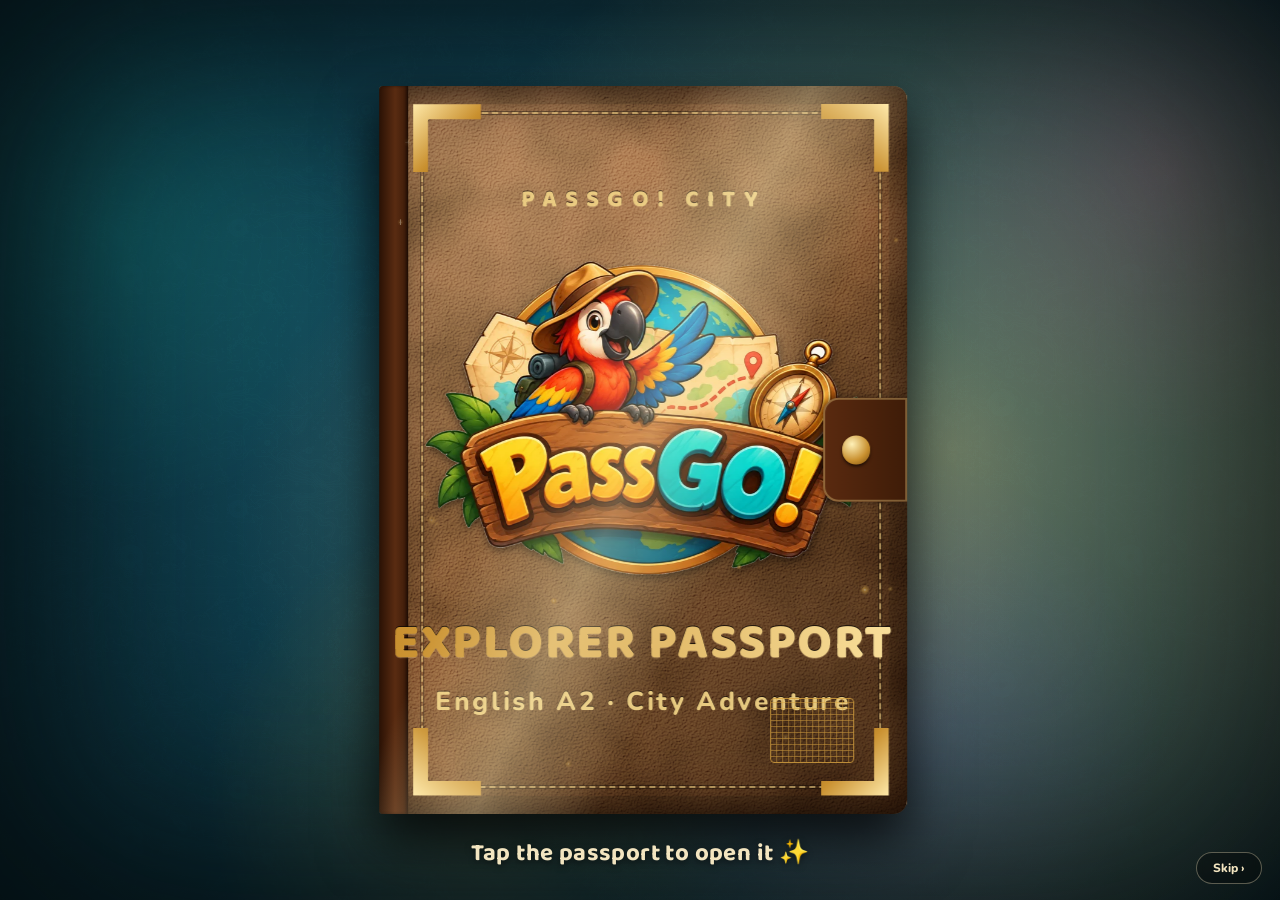
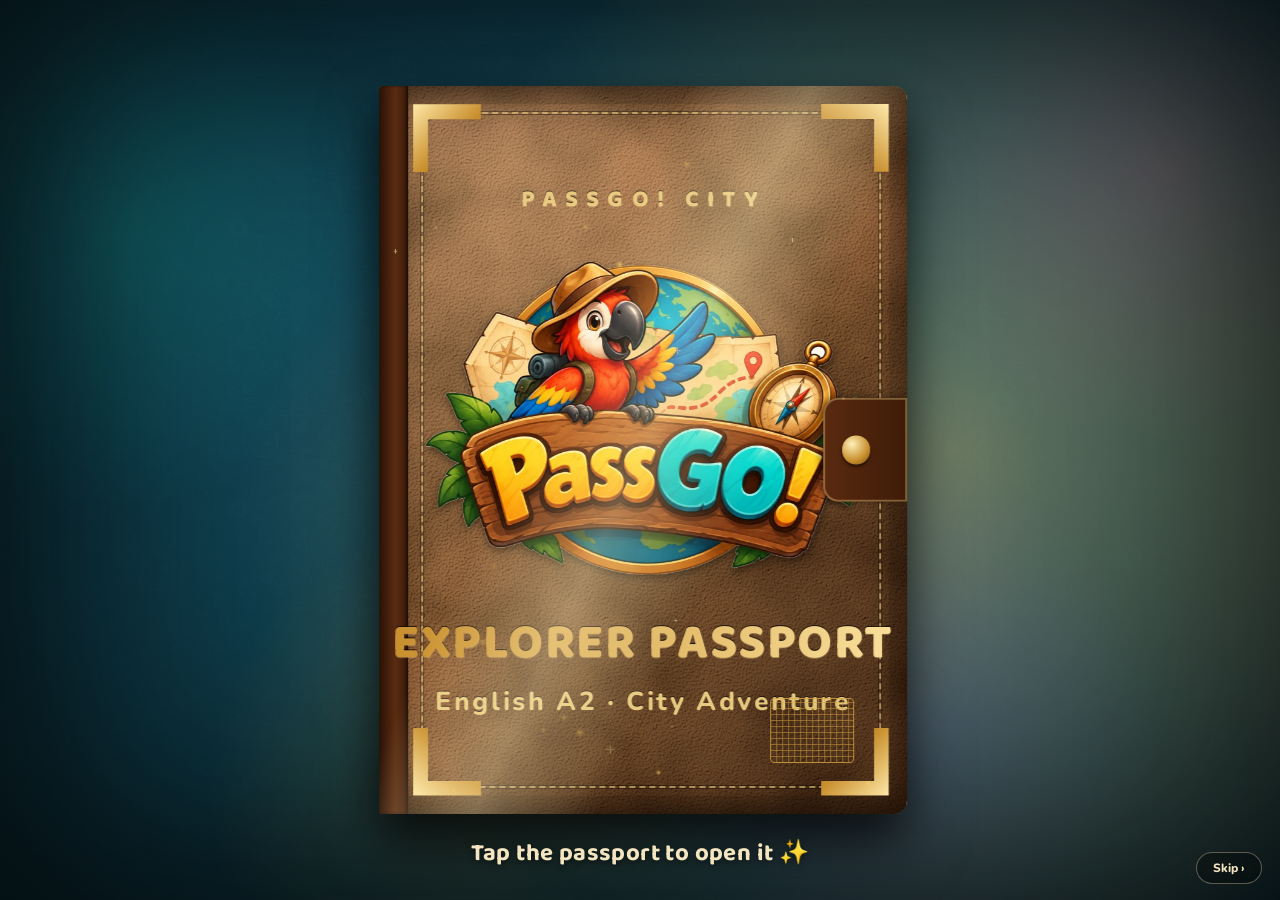
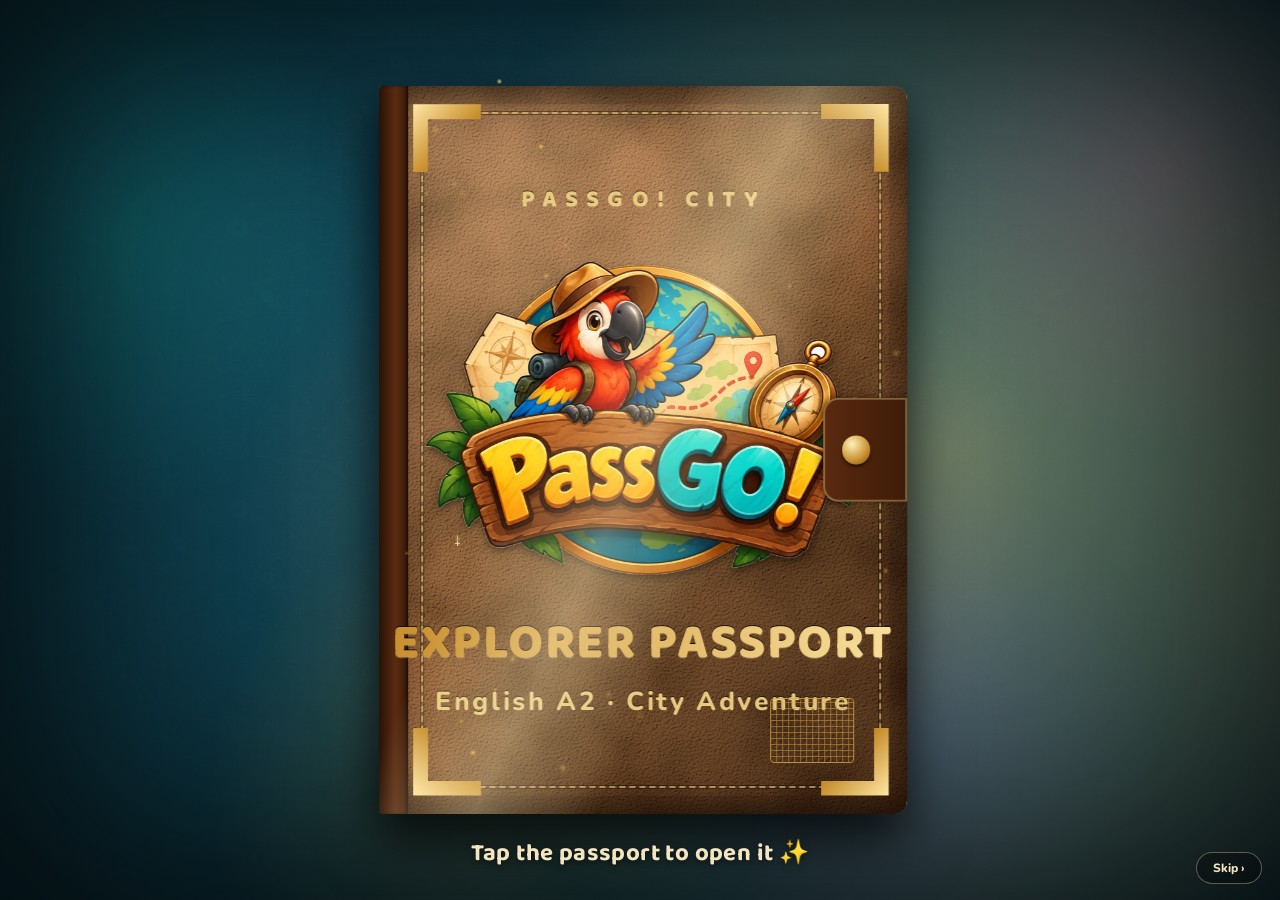
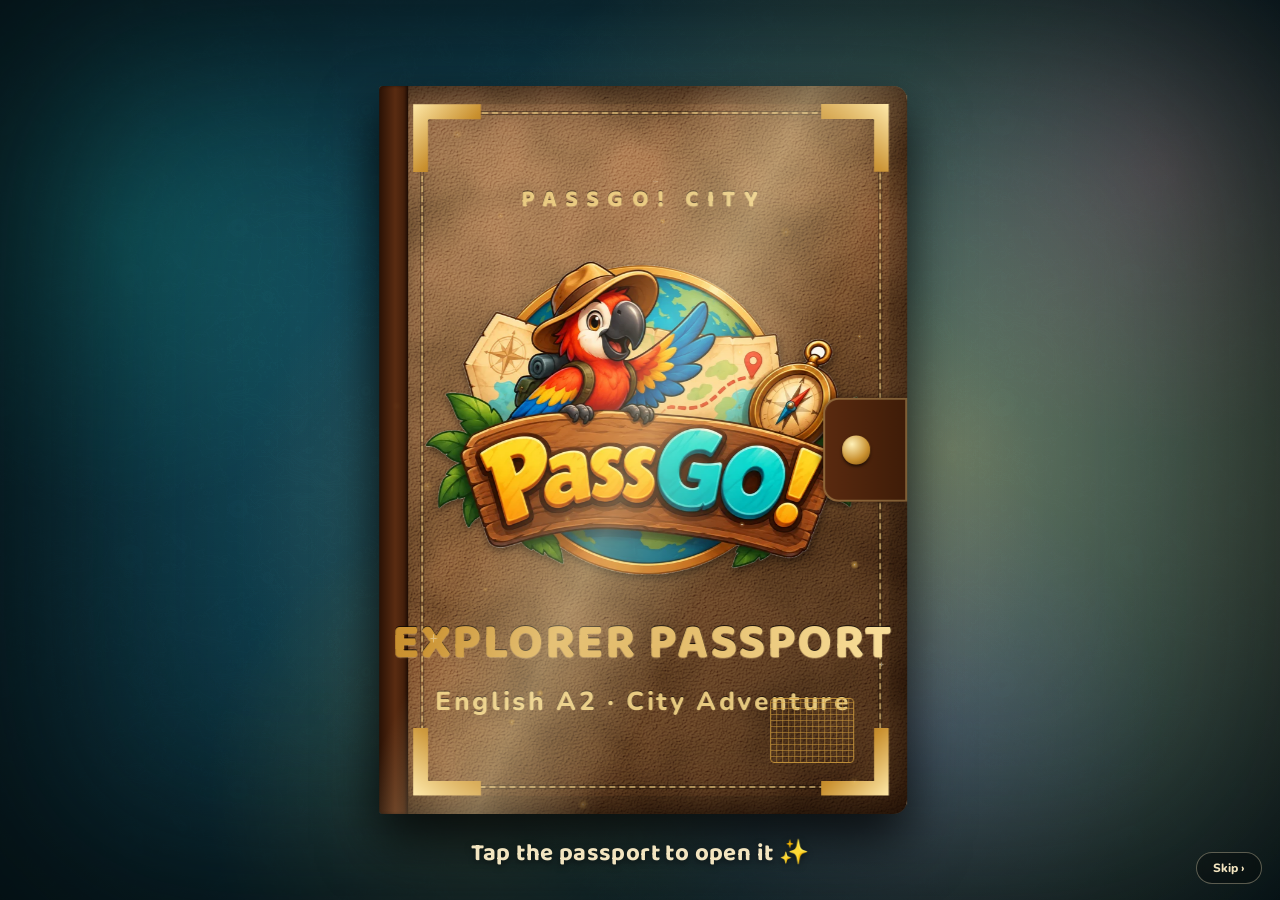
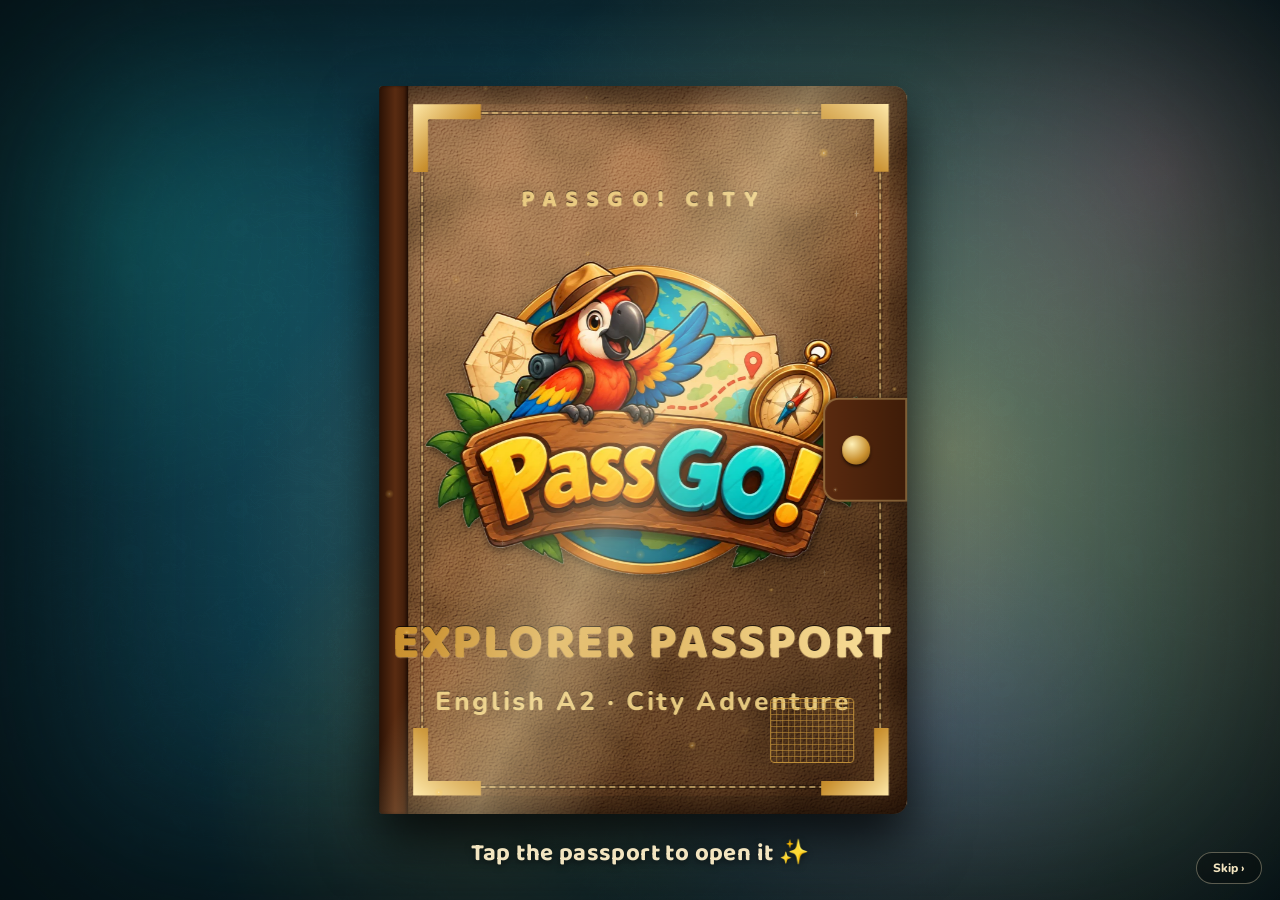
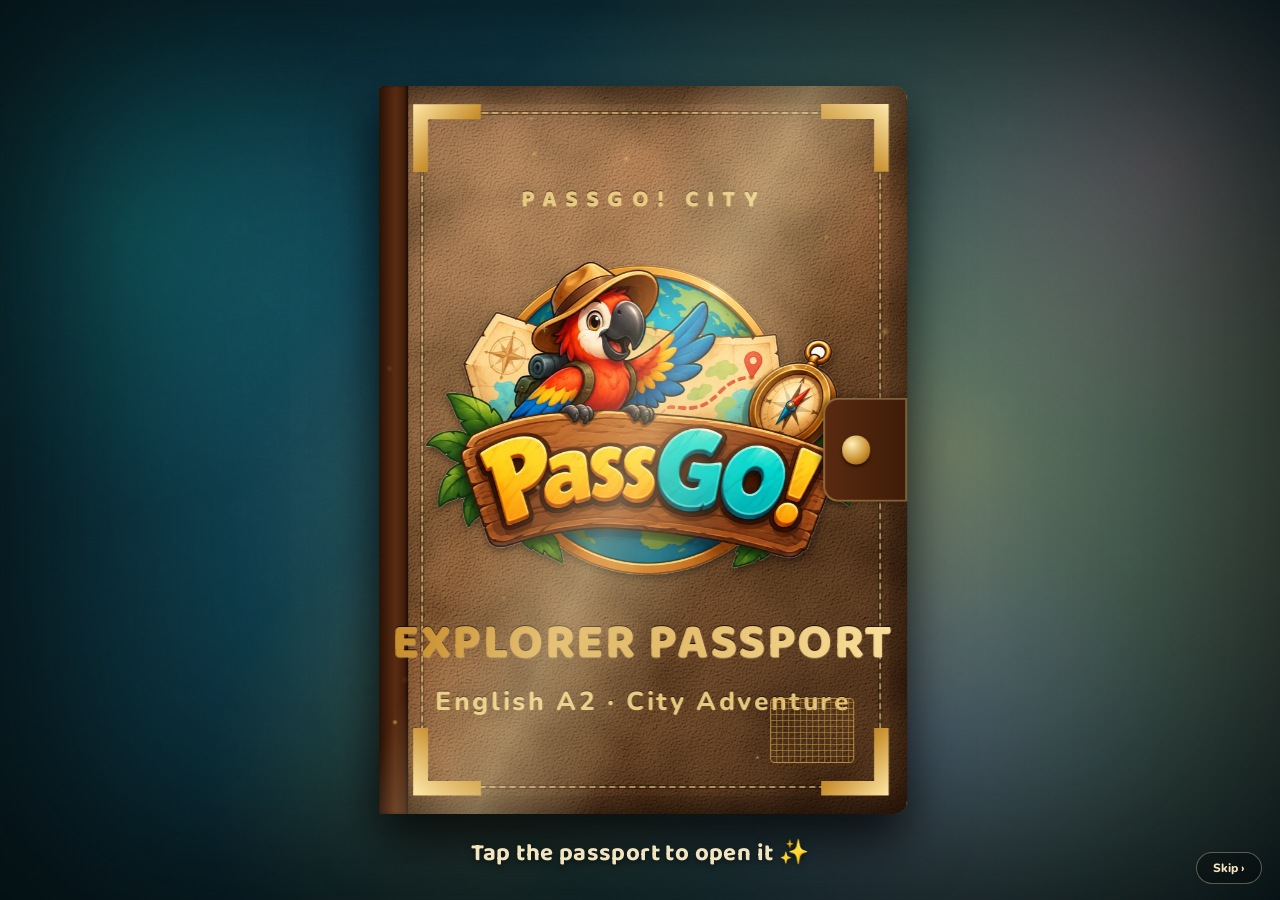
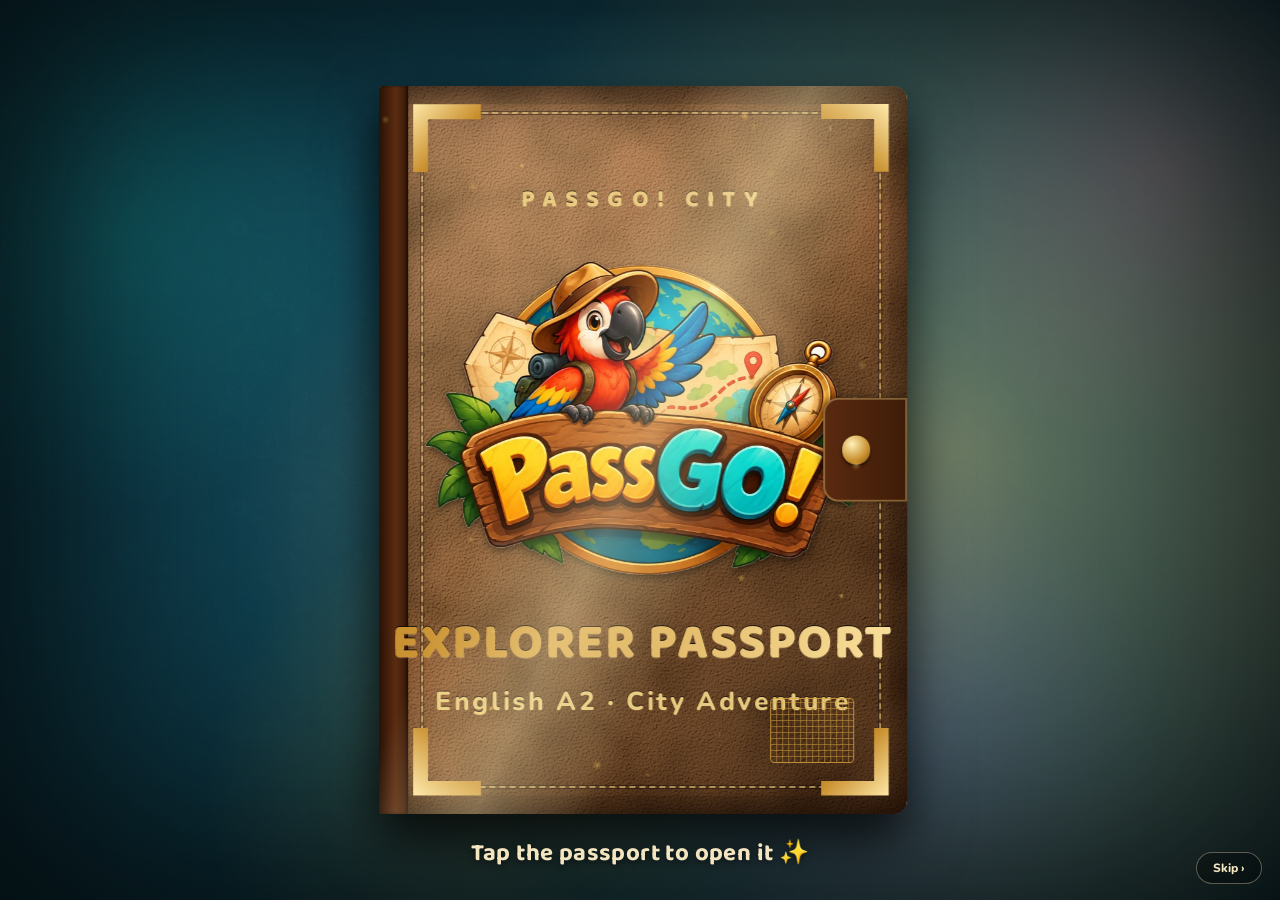
